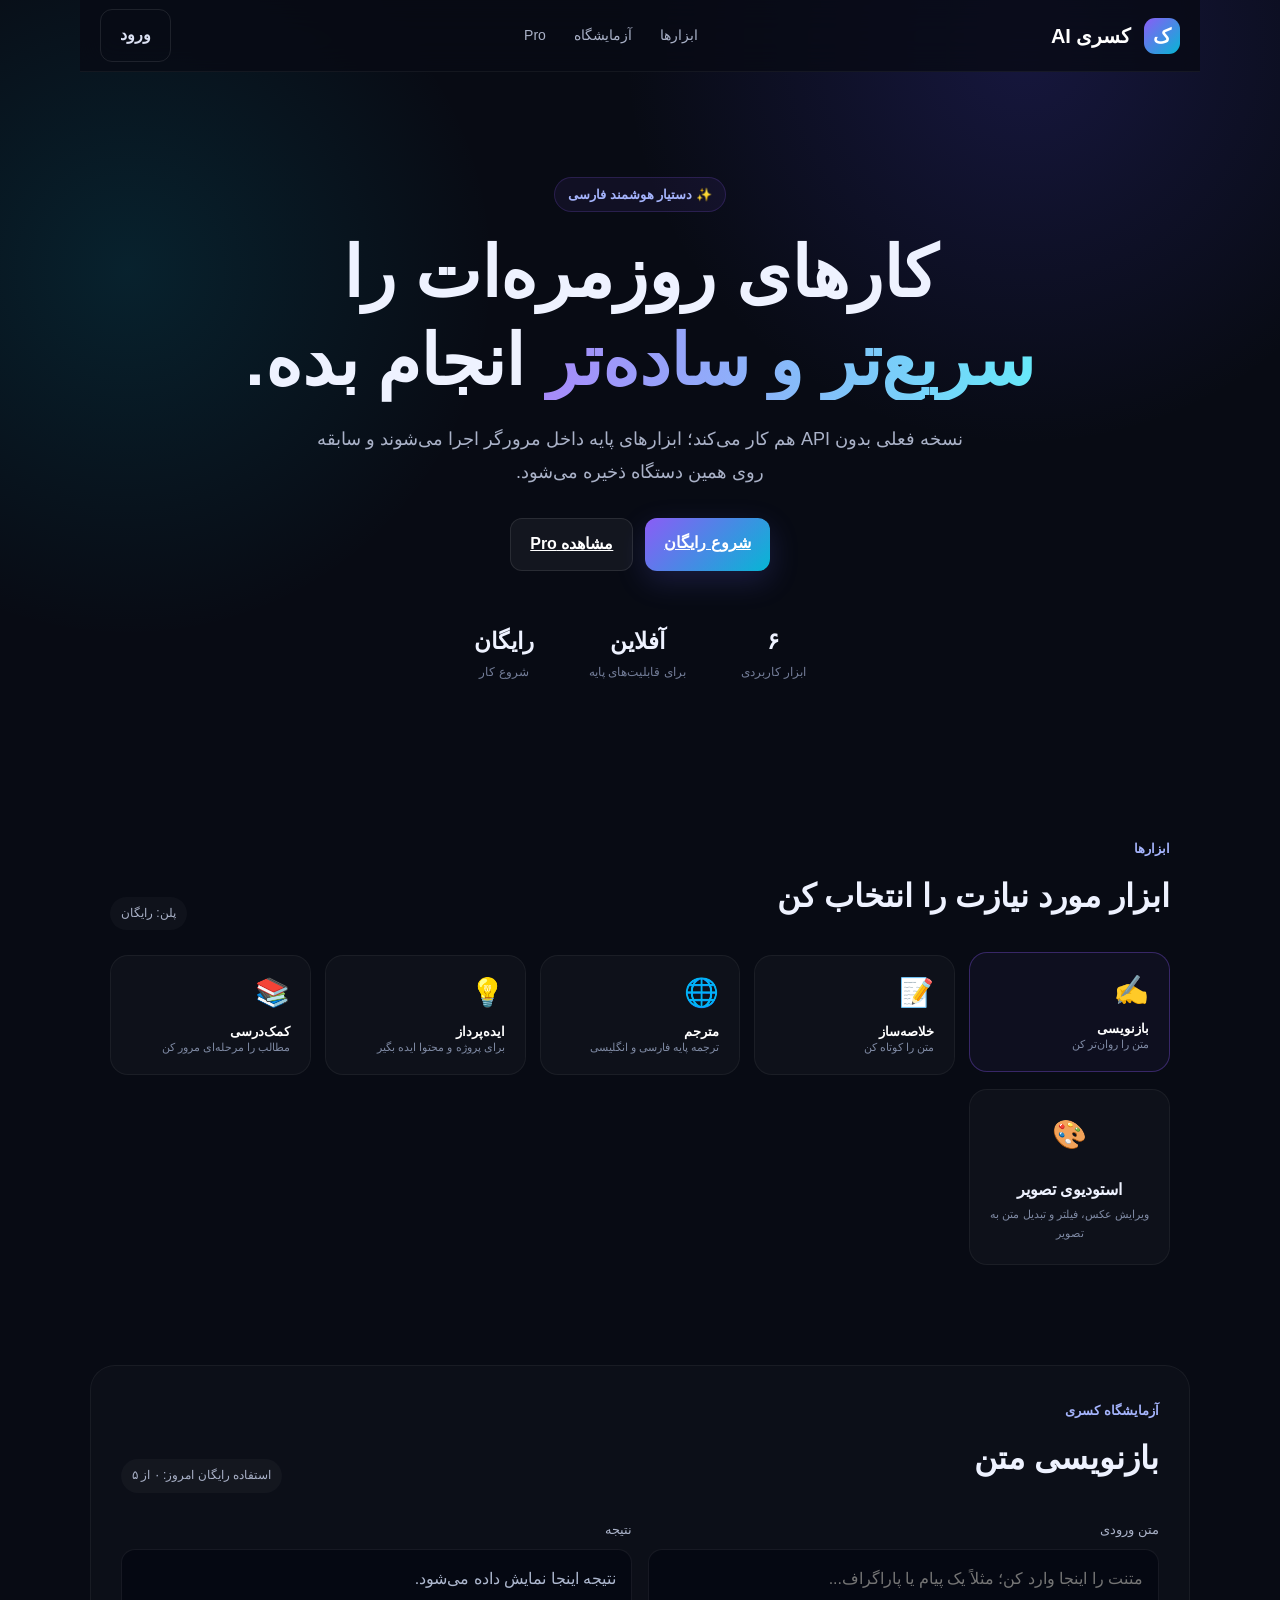
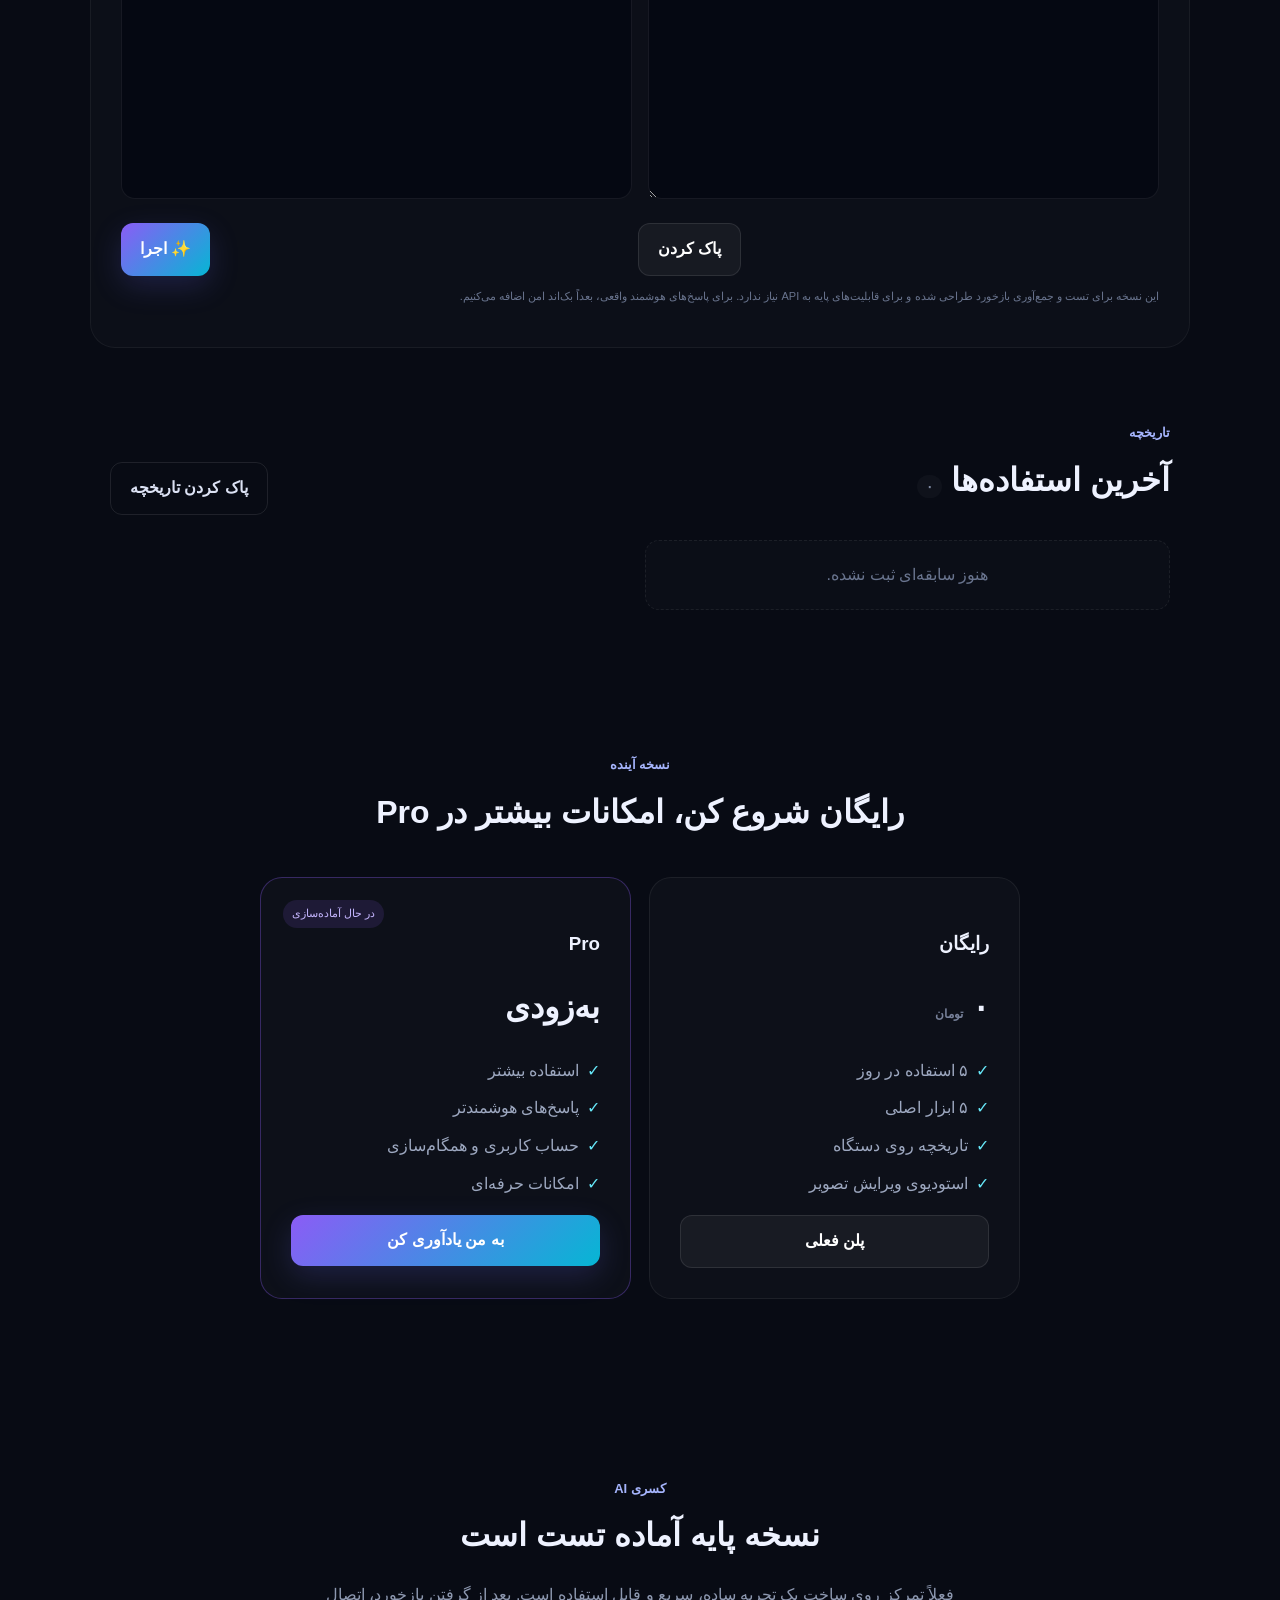
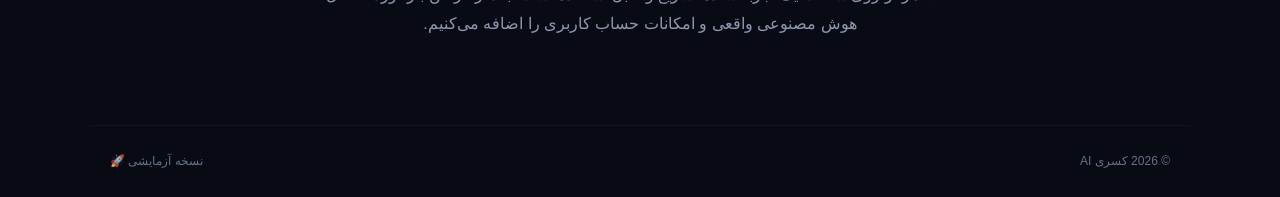
==== index.html @ 505e0bd9 "Update index.html" ====
<!doctype html>
<html lang="fa" dir="rtl">
<head>
<meta charset="utf-8">
<meta name="viewport" content="width=device-width,initial-scale=1">
<meta name="theme-color" content="#080b14">
<meta name="description" content="کسری AI؛ ابزارهای هوشمند فارسی برای بازنویسی، خلاصه‌سازی، ترجمه، ایده‌پردازی، مطالعه و ویرایش تصویر.">
<link rel="manifest" href="manifest.json">
<link rel="stylesheet" href="style.css">
<title>کسری AI | ابزارهای هوشمند</title>
</head>

<body>
<div class="bg"></div>

<header class="nav">
  <a class="brand" href="#"><span>ک</span> کسری AI</a>
  <nav>
    <a href="#tools">ابزارها</a>
    <a href="#workspace">آزمایشگاه</a>
    <a href="#pricing">Pro</a>
  </nav>
  <button class="btn ghost" id="loginBtn">ورود</button>
</header>

<main>

<section class="hero">
  <div class="badge">✨ دستیار هوشمند فارسی</div>

  <h1>
    کارهای روزمره‌ات را<br>
    <strong>سریع‌تر و ساده‌تر</strong> انجام بده.
  </h1>

  <p>
    نسخه فعلی بدون API هم کار می‌کند؛ ابزارهای پایه داخل مرورگر اجرا می‌شوند و سابقه روی همین دستگاه ذخیره می‌شود.
  </p>

  <div class="hero-actions">
    <a class="btn primary" href="#tools">شروع رایگان</a>
    <a class="btn secondary" href="#pricing">مشاهده Pro</a>
  </div>

  <div class="stats">
    <div><b>۶</b><span>ابزار کاربردی</span></div>
    <div><b>آفلاین</b><span>برای قابلیت‌های پایه</span></div>
    <div><b>رایگان</b><span>شروع کار</span></div>
  </div>
</section>

<!-- ابزارهای اصلی -->
<section id="tools" class="section">

  <div class="section-head">
    <div>
      <span class="eyebrow">ابزارها</span>
      <h2>ابزار مورد نیازت را انتخاب کن</h2>
    </div>

    <span class="plan-pill" id="planPill">پلن: رایگان</span>
  </div>

  <div class="tool-grid">

    <button class="tool-card" data-tool="rewrite">
      <span>✍️</span>
      <b>بازنویسی</b>
      <small>متن را روان‌تر کن</small>
    </button>

    <button class="tool-card" data-tool="summary">
      <span>📝</span>
      <b>خلاصه‌ساز</b>
      <small>متن را کوتاه کن</small>
    </button>

    <button class="tool-card" data-tool="translate">
      <span>🌐</span>
      <b>مترجم</b>
      <small>ترجمه پایه فارسی و انگلیسی</small>
    </button>

    <button class="tool-card" data-tool="ideas">
      <span>💡</span>
      <b>ایده‌پرداز</b>
      <small>برای پروژه و محتوا ایده بگیر</small>
    </button>

    <button class="tool-card" data-tool="study">
      <span>📚</span>
      <b>کمک‌درسی</b>
      <small>مطالب را مرحله‌ای مرور کن</small>
    </button>

    <!-- منوی جدید استودیوی تصویر -->
    <a
      class="tool-card"
      href="./studio.html"
      style="text-decoration:none;color:inherit;display:flex;flex-direction:column;align-items:center;justify-content:center;text-align:center"
      aria-label="ورود به استودیوی تصویر کسری AI"
    >
      <span>🎨</span>
      <b>استودیوی تصویر</b>
      <small>ویرایش عکس، فیلتر و تبدیل متن به تصویر</small>
    </a>

  </div>
</section>

<!-- آزمایشگاه قبلی -->
<section id="workspace" class="workspace section">

  <div class="workspace-top">
    <div>
      <span class="eyebrow">آزمایشگاه کسری</span>
      <h2 id="toolTitle">بازنویسی متن</h2>
    </div>

    <span class="counter" id="counter"></span>
  </div>

  <div class="editor-grid">

    <div>
      <label for="inputText">متن ورودی</label>
      <textarea id="inputText" placeholder="متنت را اینجا وارد کن..."></textarea>
    </div>

    <div>
      <label>نتیجه</label>
      <div class="output" id="output">
        نتیجه اینجا نمایش داده می‌شود.
      </div>
    </div>

  </div>

  <div class="workspace-bottom">
    <button class="btn secondary" id="clearBtn">پاک کردن</button>
    <button class="btn primary" id="runBtn">✨ اجرا</button>
  </div>

  <p class="api-note">
    این نسخه برای تست و جمع‌آوری بازخورد طراحی شده و برای قابلیت‌های پایه به API نیاز ندارد. برای پاسخ‌های هوشمند واقعی، بعداً بک‌اند امن اضافه می‌کنیم.
  </p>

</section>

<!-- تاریخچه -->
<section class="section history-section">

  <div class="section-head">
    <div>
      <span class="eyebrow">تاریخچه</span>
      <h2>آخرین استفاده‌ها <small id="historyCount">۰</small></h2>
    </div>

    <button class="btn ghost" id="clearHistory">
      پاک کردن تاریخچه
    </button>
  </div>

  <div id="history" class="history"></div>

</section>

<!-- پلن‌ها -->
<section id="pricing" class="section">

  <div class="center">
    <span class="eyebrow">نسخه آینده</span>
    <h2>رایگان شروع کن، امکانات بیشتر در Pro</h2>
  </div>

  <div class="pricing">

    <div class="price-card">
      <h3>رایگان</h3>
      <div class="price">۰ <small>تومان</small></div>

      <ul>
        <li>۵ استفاده در روز</li>
        <li>۵ ابزار اصلی</li>
        <li>تاریخچه روی دستگاه</li>
        <li>استودیوی ویرایش تصویر</li>
      </ul>

      <button class="btn secondary full">پلن فعلی</button>
    </div>

    <div class="price-card featured">

      <div class="popular">در حال آماده‌سازی</div>

      <h3>Pro</h3>
      <div class="price">به‌زودی</div>

      <ul>
        <li>استفاده بیشتر</li>
        <li>پاسخ‌های هوشمندتر</li>
        <li>حساب کاربری و همگام‌سازی</li>
        <li>امکانات حرفه‌ای</li>
      </ul>

      <button class="btn primary full" id="upgradeBtn">
        به من یادآوری کن
      </button>

    </div>

  </div>
</section>

<!-- درباره سایت -->
<section class="section about">
  <span class="eyebrow">کسری AI</span>

  <h2>نسخه پایه آماده تست است</h2>

  <p>
    فعلاً تمرکز روی ساخت یک تجربه ساده، سریع و قابل استفاده است.
    بعد از گرفتن بازخورد، اتصال هوش مصنوعی واقعی و امکانات حساب کاربری را اضافه می‌کنیم.
  </p>
</section>

</main>

<footer>
  <span>© <span id="year"></span> کسری AI</span>
  <span>نسخه آزمایشی 🚀</span>
</footer>

<script src="app.js"></script>

</body>
</html>
---- style.css ----
*{box-sizing:border-box}html{scroll-behavior:smooth}body{margin:0;font-family:Tahoma,Arial,sans-serif;background:#080b14;color:#eef2ff;line-height:1.8}.bg{position:fixed;inset:0;z-index:-2;background:radial-gradient(circle at 80% 5%,#4f46e533,transparent 30%),radial-gradient(circle at 10% 30%,#06b6d422,transparent 28%),#080b14}.nav{height:72px;display:flex;align-items:center;justify-content:space-between;max-width:1120px;margin:auto;padding:0 20px;position:sticky;top:0;background:#080b14cc;backdrop-filter:blur(16px);z-index:5;border-bottom:1px solid #ffffff0d}.brand{font-weight:900;font-size:20px;color:white;text-decoration:none}.brand span{display:inline-grid;place-items:center;width:36px;height:36px;border-radius:11px;background:linear-gradient(135deg,#8b5cf6,#06b6d4);margin-left:7px}.nav nav{display:flex;gap:28px}.nav nav a{color:#aab2c8;text-decoration:none;font-size:14px}.btn{border:0;border-radius:12px;padding:11px 19px;font:inherit;font-weight:800;cursor:pointer;transition:.2s}.btn:hover{transform:translateY(-2px)}.primary{background:linear-gradient(135deg,#8b5cf6,#06b6d4);color:white;box-shadow:0 10px 30px #6366f133}.secondary{background:#ffffff0c;color:#fff;border:1px solid #ffffff18}.ghost{background:transparent;color:#dce2f4;border:1px solid #ffffff18}.hero{max-width:900px;margin:0 auto;text-align:center;padding:105px 20px 80px}.badge,.eyebrow{color:#a5b4fc;font-size:13px;font-weight:800}.badge{display:inline-block;border:1px solid #8b5cf633;background:#8b5cf612;padding:5px 13px;border-radius:99px}.hero h1{font-size:clamp(38px,7vw,70px);line-height:1.25;margin:18px 0}.hero h1 strong{background:linear-gradient(90deg,#a78bfa,#67e8f9);-webkit-background-clip:text;color:transparent}.hero p{max-width:650px;margin:0 auto;color:#aab2c8;font-size:18px}.hero-actions{display:flex;justify-content:center;gap:12px;margin:30px 0}.stats{display:flex;justify-content:center;gap:55px;margin-top:50px}.stats div{display:flex;flex-direction:column}.stats b{font-size:23px}.stats span{color:#737d98;font-size:12px}.section{max-width:1100px;margin:auto;padding:70px 20px}.section-head,.workspace-top{display:flex;align-items:end;justify-content:space-between;margin-bottom:25px}.section h2{font-size:32px;margin:5px 0}.tool-grid{display:grid;grid-template-columns:repeat(5,1fr);gap:14px}.tool-card{text-align:right;background:#ffffff07;border:1px solid #ffffff0d;border-radius:18px;padding:20px;color:#fff;cursor:pointer;transition:.2s}.tool-card:hover,.tool-card.active{border-color:#8b5cf655;background:#8b5cf60d;transform:translateY(-3px)}.tool-card span{font-size:28px;display:block;margin-bottom:15px}.tool-card b{display:block}.tool-card small{color:#7f8aa4;font-size:11px}.plan-pill,.counter{font-size:12px;color:#aab2c8;background:#ffffff08;padding:6px 11px;border-radius:99px}.workspace{background:#ffffff05;border:1px solid #ffffff0d;border-radius:25px;margin-top:30px;padding:30px}.editor-grid{display:grid;grid-template-columns:1fr 1fr;gap:16px}label{display:block;color:#aab2c8;font-size:13px;margin-bottom:8px}textarea,.output,input,select{width:100%;border:1px solid #ffffff12;background:#050812;color:#eef2ff;border-radius:14px;padding:15px;font:inherit;outline:none}textarea{height:250px;resize:vertical}.output{height:250px;overflow:auto;color:#aeb8cf}.workspace-bottom{display:flex;gap:10px;margin-top:14px}.workspace-bottom select{max-width:170px}.workspace-bottom .btn{margin-right:auto}.api-note{font-size:11px;color:#69748e}.api-note code{color:#a78bfa}.center{text-align:center}.pricing{display:grid;grid-template-columns:repeat(2,1fr);gap:18px;max-width:760px;margin:35px auto}.price-card{position:relative;background:#ffffff06;border:1px solid #ffffff10;border-radius:22px;padding:30px}.price-card.featured{border-color:#8b5cf655}.popular{position:absolute;left:22px;top:22px;background:#8b5cf622;color:#c4b5fd;padding:4px 9px;border-radius:99px;font-size:11px}.price{font-size:32px;font-weight:900;margin:10px 0 20px}.price small{font-size:12px;color:#77819a}.price-card ul{padding:0;list-style:none;color:#9da8c0}.price-card li{margin:9px 0}.price-card li:before{content:"✓";color:#67e8f9;margin-left:8px}.full{width:100%}.about{text-align:center;max-width:700px}.about p{color:#8d98b0}footer{border-top:1px solid #ffffff0b;max-width:1100px;margin:auto;padding:25px 20px;display:flex;justify-content:space-between;color:#66718a;font-size:12px}.modal{position:fixed;inset:0;background:#0009;display:grid;place-items:center;z-index:10;padding:20px}.hidden{display:none}.modal-box{width:min(420px,100%);background:#111625;border:1px solid #ffffff15;border-radius:20px;padding:28px;position:relative}.modal-box input{margin:7px 0}.close{position:absolute;left:15px;top:10px;background:none;border:0;color:white;font-size:28px;cursor:pointer}.modal-box p{font-size:12px;color:#9ca7bd}@media(max-width:800px){.tool-grid{grid-template-columns:repeat(2,1fr)}.editor-grid,.pricing{grid-template-columns:1fr}.nav nav{display:none}.stats{gap:20px}.hero{padding-top:70px}}@media(max-width:450px){.tool-grid{grid-template-columns:1fr}.hero-actions{flex-direction:column}.stats{flex-wrap:wrap}.section h2{font-size:25px}}.history-section h2 small{font-size:13px;color:#7f8aa4;background:#ffffff08;border-radius:99px;padding:4px 9px}.history{display:grid;grid-template-columns:repeat(2,1fr);gap:10px}.history-item{border:1px solid #ffffff10;background:#ffffff06;color:#fff;border-radius:14px;padding:14px;text-align:right;cursor:pointer}.history-item:hover{border-color:#8b5cf655}.history-item b,.history-item small{display:block}.history-item small{color:#7f8aa4;margin-top:4px}.empty{color:#69748e;background:#ffffff04;border:1px dashed #ffffff12;border-radius:14px;padding:20px;text-align:center}@media(max-width:650px){.history{grid-template-columns:1fr}.workspace-bottom{flex-wrap:wrap}.workspace-bottom .btn{margin:0}.section-head{align-items:flex-start;gap:10px}}
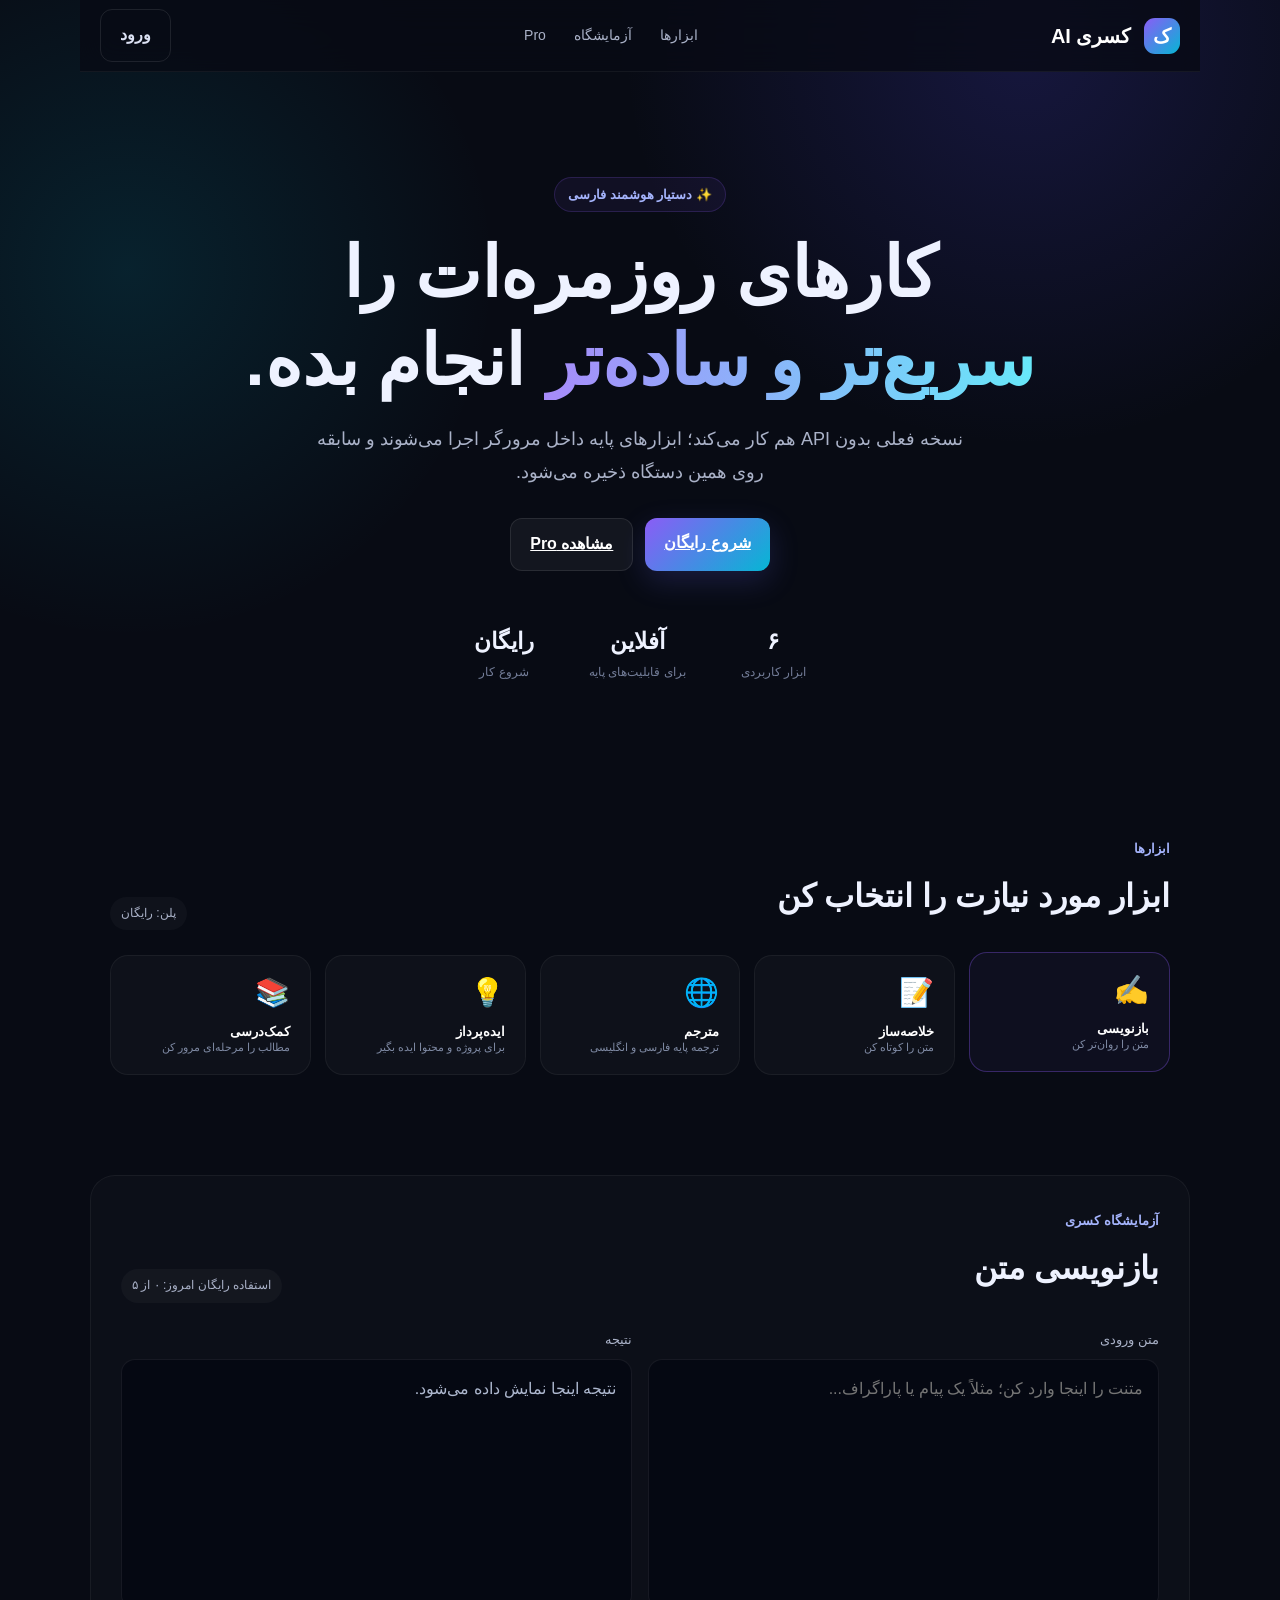
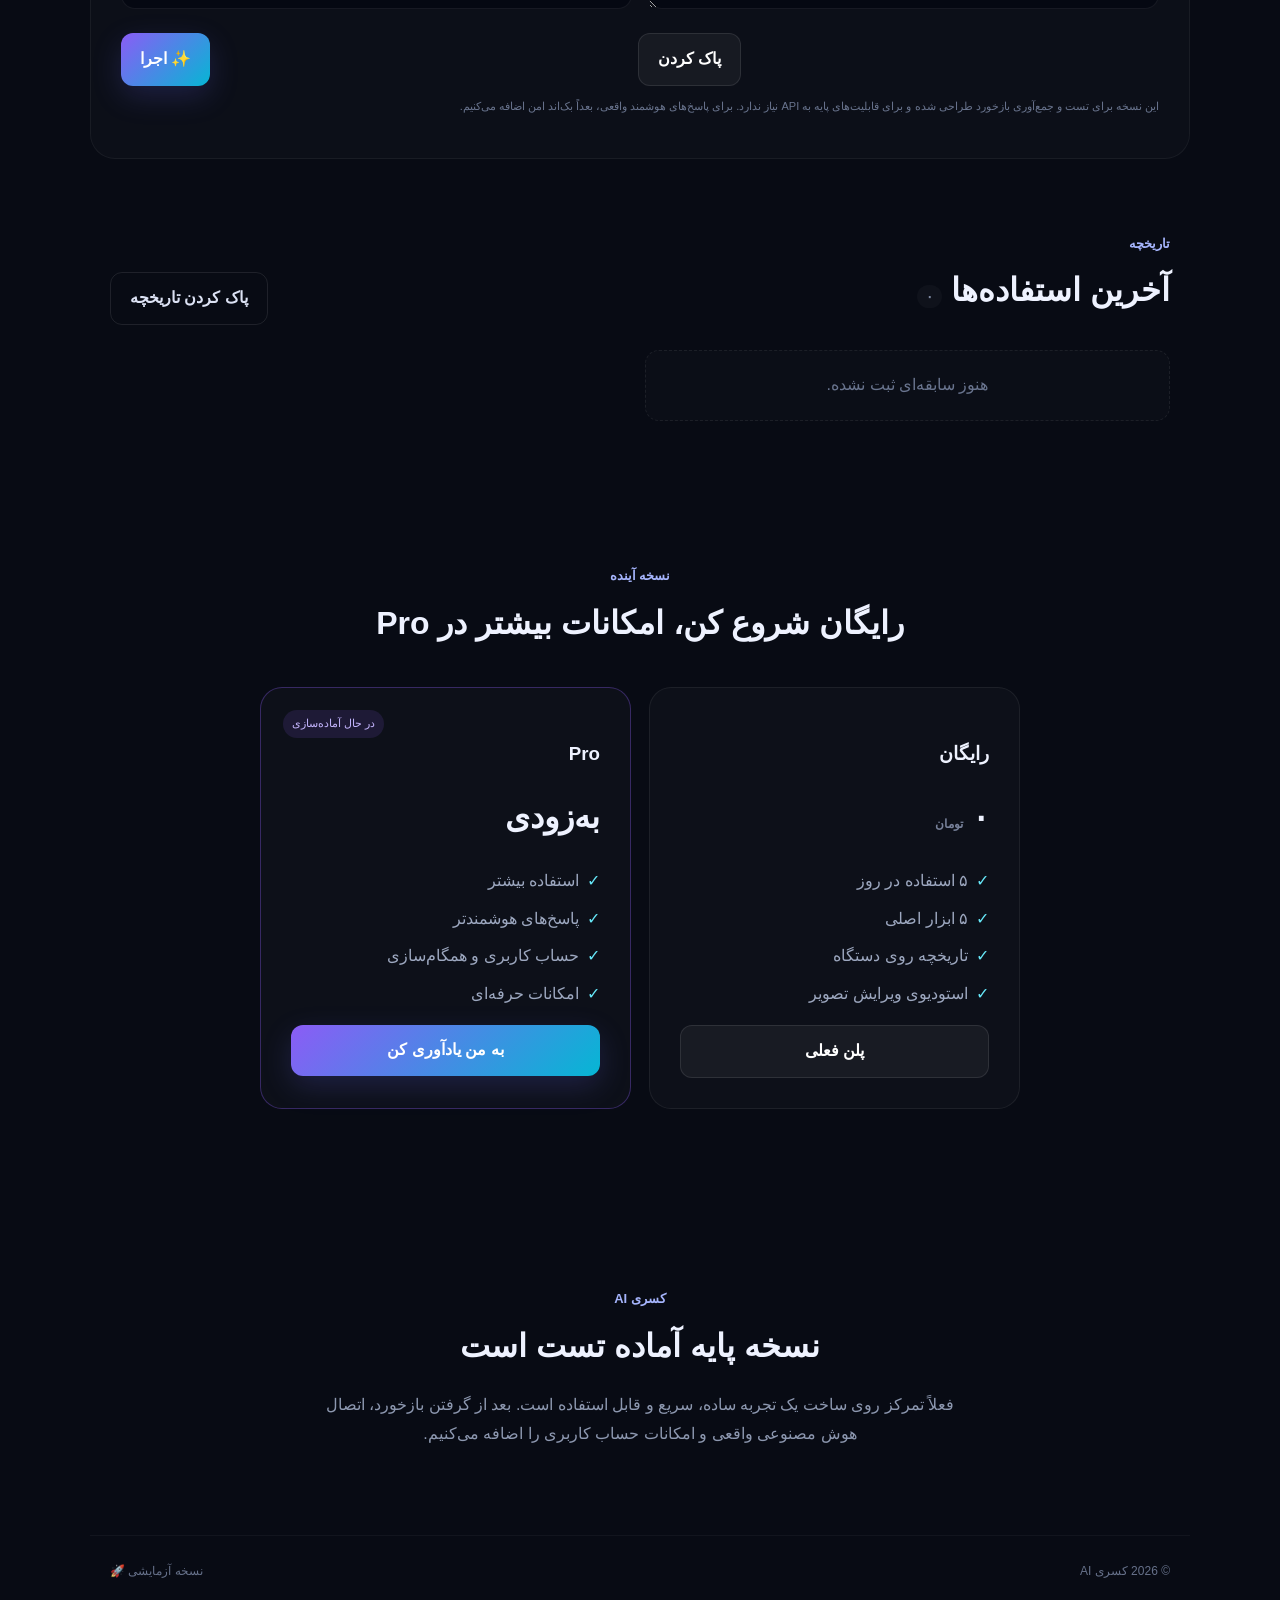
==== commit 2f9dfacc: "Update index.html" ====
--- a/index.html
+++ b/index.html
@@ -94,16 +94,6 @@
     </button>
 
     <!-- منوی جدید استودیوی تصویر -->
-    <a
-      class="tool-card"
-      href="./studio.html"
-      style="text-decoration:none;color:inherit;display:flex;flex-direction:column;align-items:center;justify-content:center;text-align:center"
-      aria-label="ورود به استودیوی تصویر کسری AI"
-    >
-      <span>🎨</span>
-      <b>استودیوی تصویر</b>
-      <small>ویرایش عکس، فیلتر و تبدیل متن به تصویر</small>
-    </a>
 
   </div>
 </section>
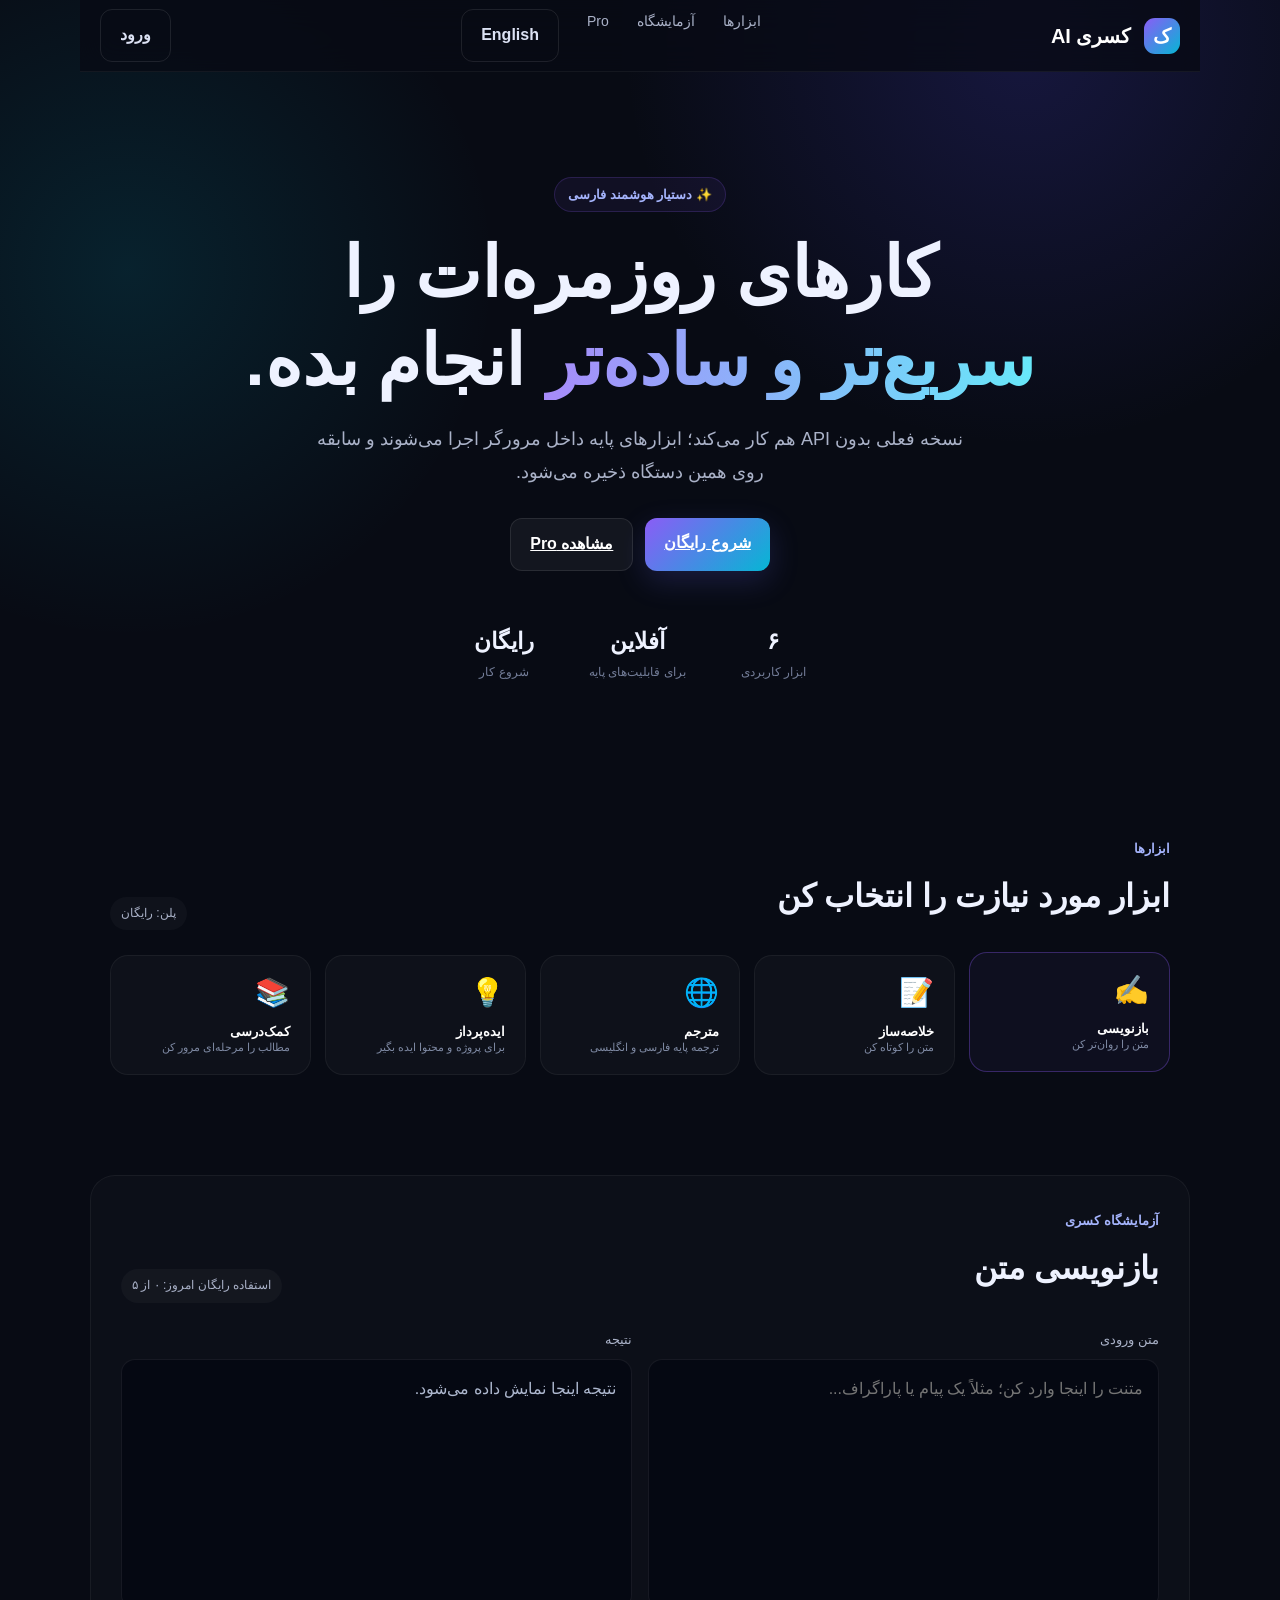
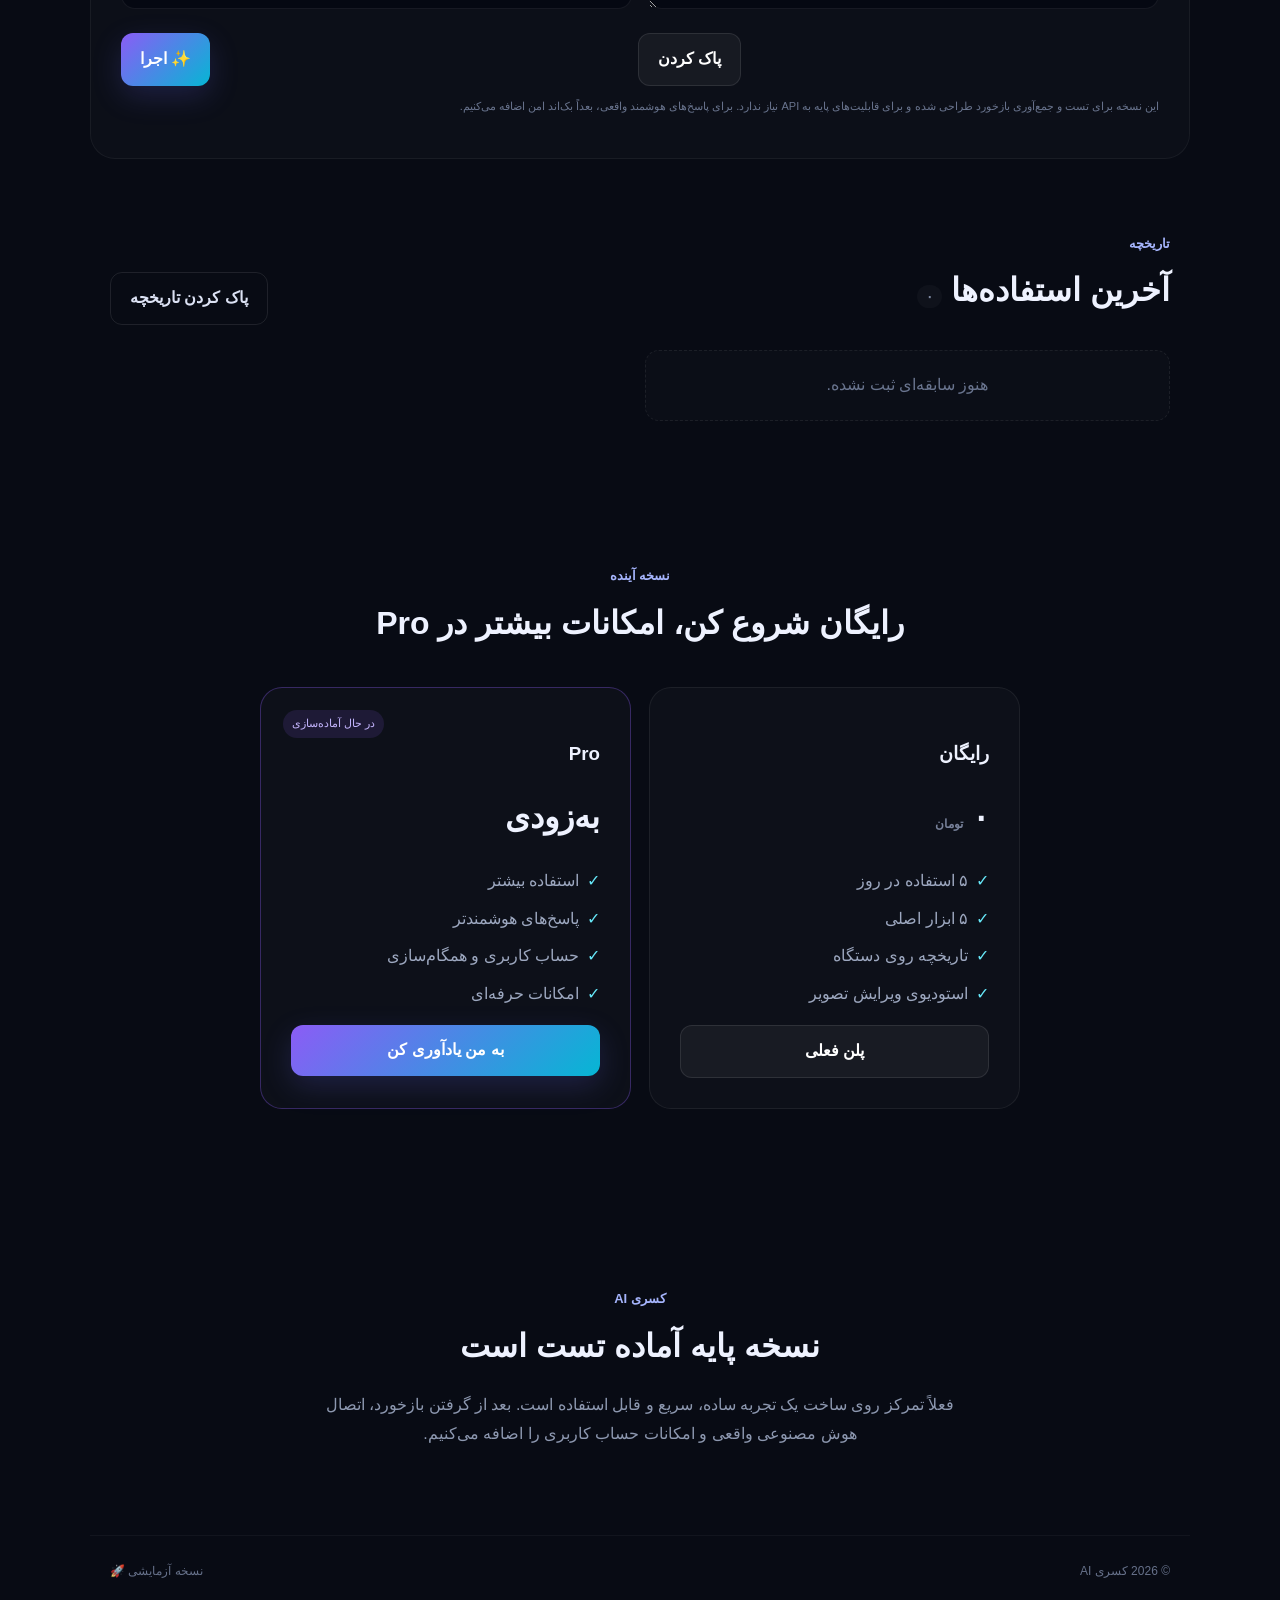
==== commit 49159f76: "Update index.html" ====
--- a/index.html
+++ b/index.html
@@ -19,6 +19,7 @@
     <a href="#tools">ابزارها</a>
     <a href="#workspace">آزمایشگاه</a>
     <a href="#pricing">Pro</a>
+ <button id="languageBtn" class="btn ghost" type="button" onclick="toggleLanguage()">English</button>
   </nav>
   <button class="btn ghost" id="loginBtn">ورود</button>
 </header>
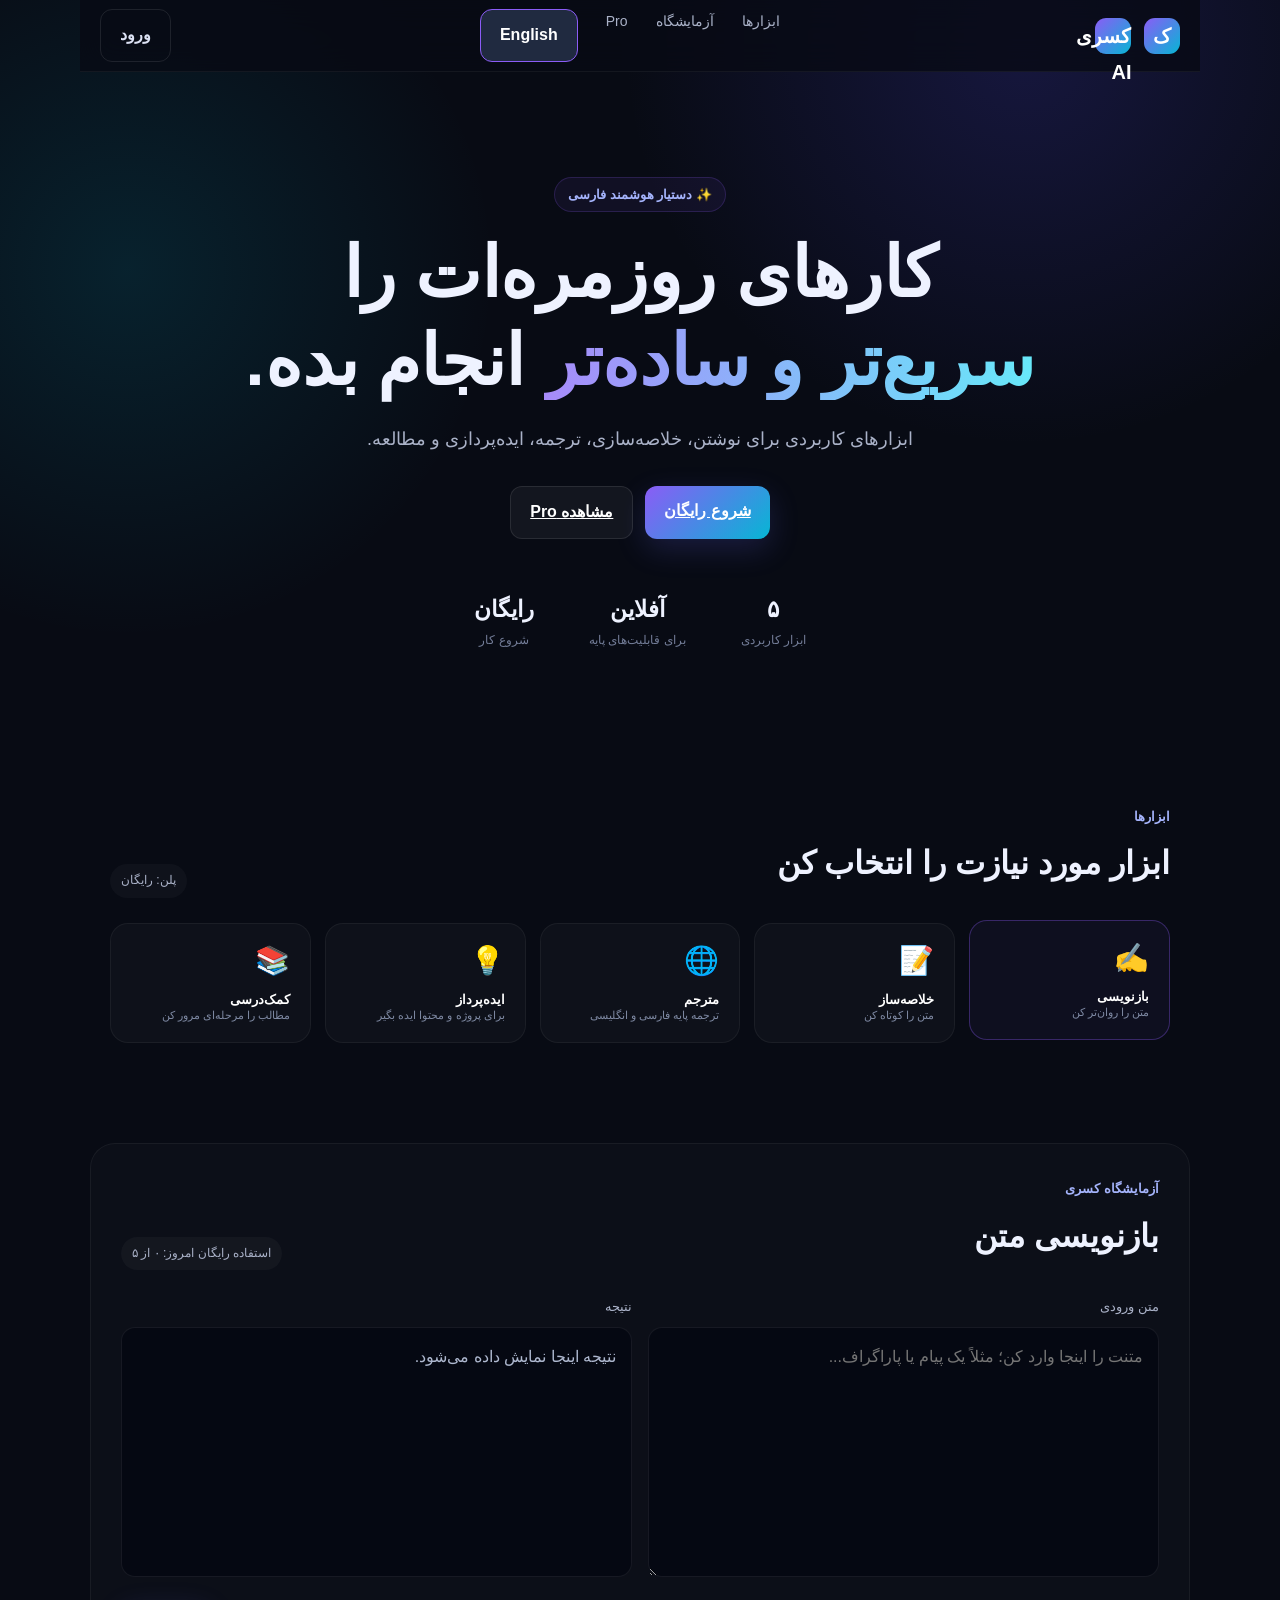
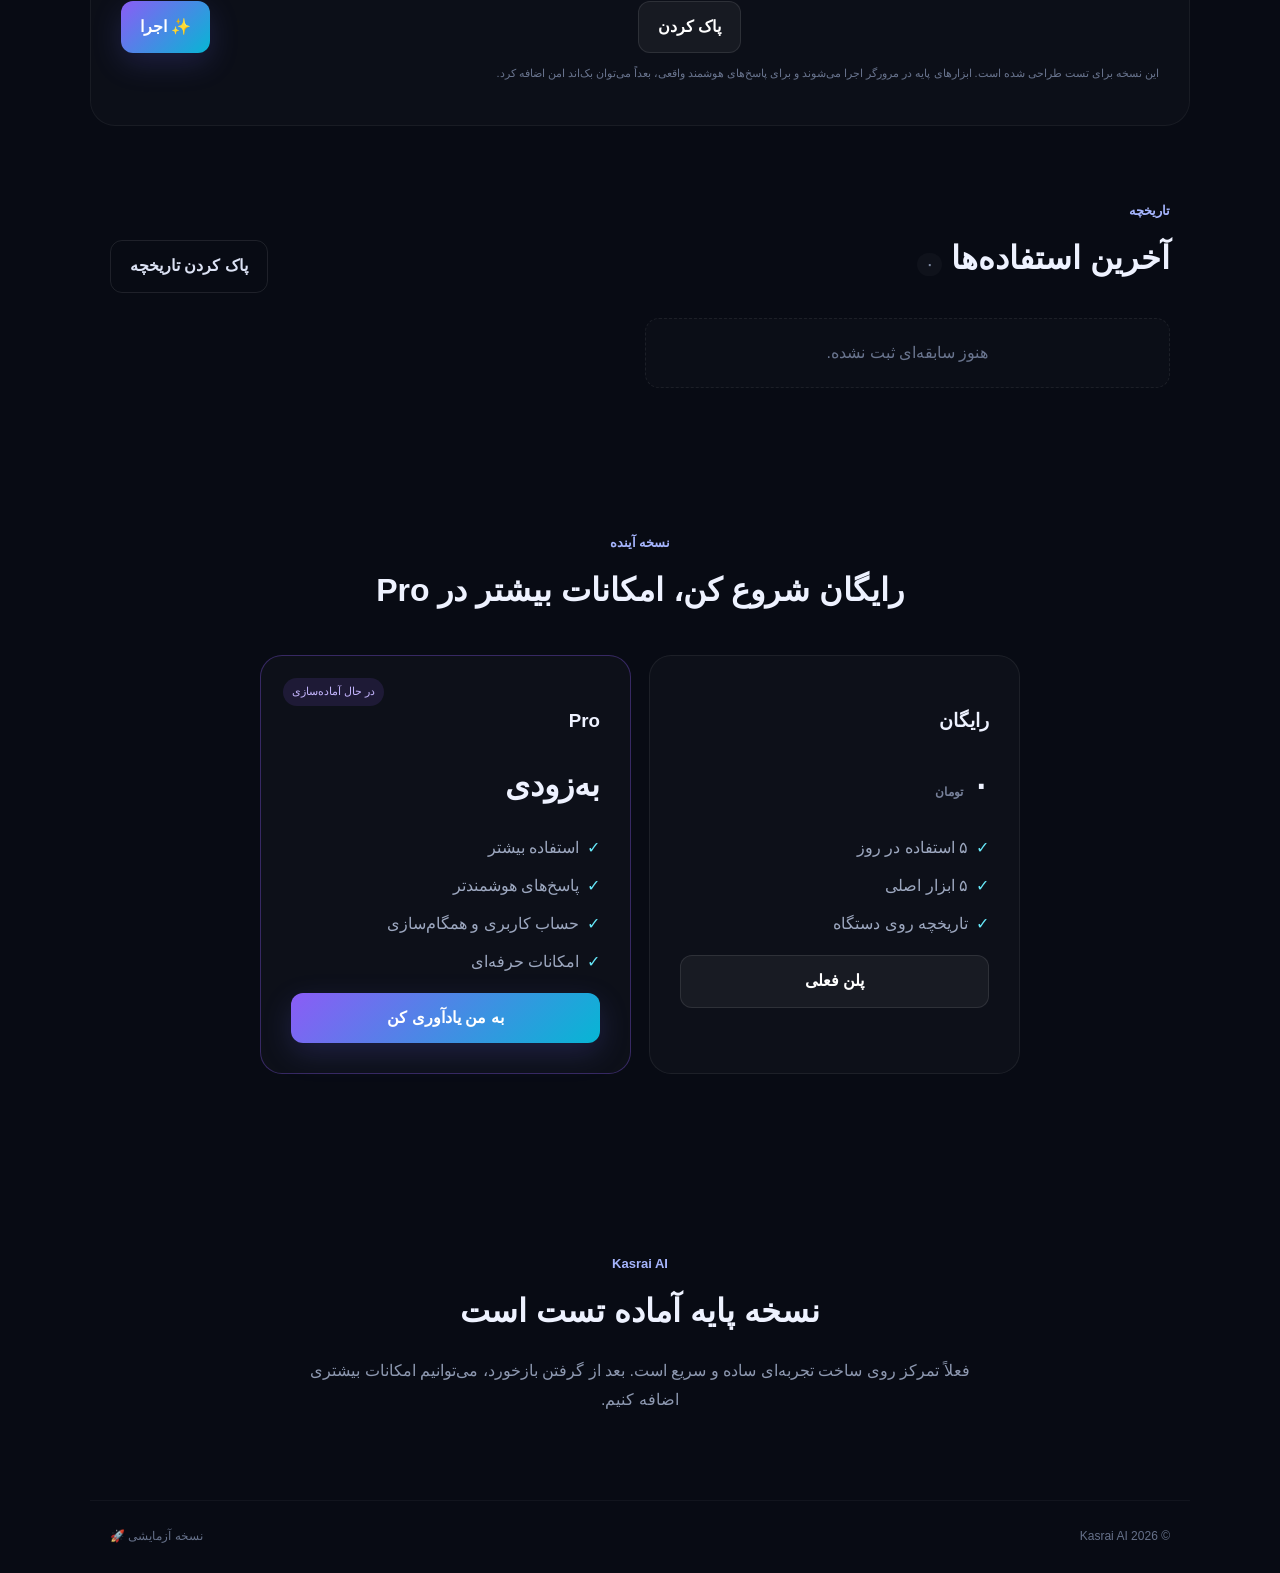
==== commit 674e57f2: "Update index.html" ====
--- a/index.html
+++ b/index.html
@@ -4,7 +4,7 @@
 <meta charset="utf-8">
 <meta name="viewport" content="width=device-width,initial-scale=1">
 <meta name="theme-color" content="#080b14">
-<meta name="description" content="کسری AI؛ ابزارهای هوشمند فارسی برای بازنویسی، خلاصه‌سازی، ترجمه، ایده‌پردازی، مطالعه و ویرایش تصویر.">
+<meta name="description" content="کسری AI؛ ابزارهای هوشمند فارسی و انگلیسی">
 <link rel="manifest" href="manifest.json">
 <link rel="stylesheet" href="style.css">
 <title>کسری AI | ابزارهای هوشمند</title>
@@ -14,215 +14,171 @@
 <div class="bg"></div>
 
 <header class="nav">
-  <a class="brand" href="#"><span>ک</span> کسری AI</a>
+  <a class="brand" href="#"><span>ک</span> <span data-i18n="brand">کسری AI</span></a>
+
   <nav>
-    <a href="#tools">ابزارها</a>
-    <a href="#workspace">آزمایشگاه</a>
-    <a href="#pricing">Pro</a>
- <button id="languageBtn" class="btn ghost" type="button" onclick="toggleLanguage()">English</button>
+    <a href="#tools" data-i18n="navTools">ابزارها</a>
+    <a href="#workspace" data-i18n="navWorkspace">آزمایشگاه</a>
+    <a href="#pricing" data-i18n="navPricing">Pro</a>
+    <button id="languageBtn" class="btn ghost" type="button">English</button>
   </nav>
-  <button class="btn ghost" id="loginBtn">ورود</button>
+
+  <button class="btn ghost" id="loginBtn" data-i18n="login">ورود</button>
 </header>
 
 <main>
-
 <section class="hero">
-  <div class="badge">✨ دستیار هوشمند فارسی</div>
+  <div class="badge" data-i18n="badge">✨ دستیار هوشمند فارسی</div>
 
   <h1>
-    کارهای روزمره‌ات را<br>
-    <strong>سریع‌تر و ساده‌تر</strong> انجام بده.
+    <span data-i18n="heroLine1">کارهای روزمره‌ات را</span><br>
+    <strong data-i18n="heroLine2">سریع‌تر و ساده‌تر</strong>
+    <span data-i18n="heroLine3">انجام بده.</span>
   </h1>
 
-  <p>
-    نسخه فعلی بدون API هم کار می‌کند؛ ابزارهای پایه داخل مرورگر اجرا می‌شوند و سابقه روی همین دستگاه ذخیره می‌شود.
+  <p data-i18n="heroDescription">
+    ابزارهای کاربردی برای نوشتن، خلاصه‌سازی، ترجمه، ایده‌پردازی و مطالعه.
   </p>
 
   <div class="hero-actions">
-    <a class="btn primary" href="#tools">شروع رایگان</a>
-    <a class="btn secondary" href="#pricing">مشاهده Pro</a>
+    <a class="btn primary" href="#tools" data-i18n="startFree">شروع رایگان</a>
+    <a class="btn secondary" href="#pricing" data-i18n="viewPro">مشاهده Pro</a>
   </div>
 
   <div class="stats">
-    <div><b>۶</b><span>ابزار کاربردی</span></div>
-    <div><b>آفلاین</b><span>برای قابلیت‌های پایه</span></div>
-    <div><b>رایگان</b><span>شروع کار</span></div>
+    <div><b data-i18n="statTools">۵</b><span data-i18n="statToolsLabel">ابزار کاربردی</span></div>
+    <div><b data-i18n="statOffline">آفلاین</b><span data-i18n="statOfflineLabel">برای قابلیت‌های پایه</span></div>
+    <div><b data-i18n="statFree">رایگان</b><span data-i18n="statFreeLabel">شروع کار</span></div>
   </div>
 </section>
 
-<!-- ابزارهای اصلی -->
 <section id="tools" class="section">
-
   <div class="section-head">
     <div>
-      <span class="eyebrow">ابزارها</span>
-      <h2>ابزار مورد نیازت را انتخاب کن</h2>
+      <span class="eyebrow" data-i18n="toolsEyebrow">ابزارها</span>
+      <h2 data-i18n="toolsHeading">ابزار مورد نیازت را انتخاب کن</h2>
     </div>
-
     <span class="plan-pill" id="planPill">پلن: رایگان</span>
   </div>
 
   <div class="tool-grid">
-
     <button class="tool-card" data-tool="rewrite">
-      <span>✍️</span>
-      <b>بازنویسی</b>
-      <small>متن را روان‌تر کن</small>
+      <span>✍️</span><b data-i18n="toolRewrite">بازنویسی</b>
+      <small data-i18n="toolRewriteDesc">متن را روان‌تر کن</small>
     </button>
 
     <button class="tool-card" data-tool="summary">
-      <span>📝</span>
-      <b>خلاصه‌ساز</b>
-      <small>متن را کوتاه کن</small>
+      <span>📝</span><b data-i18n="toolSummary">خلاصه‌ساز</b>
+      <small data-i18n="toolSummaryDesc">متن را کوتاه کن</small>
     </button>
 
     <button class="tool-card" data-tool="translate">
-      <span>🌐</span>
-      <b>مترجم</b>
-      <small>ترجمه پایه فارسی و انگلیسی</small>
+      <span>🌐</span><b data-i18n="toolTranslate">مترجم</b>
+      <small data-i18n="toolTranslateDesc">ترجمه پایه فارسی و انگلیسی</small>
     </button>
 
     <button class="tool-card" data-tool="ideas">
-      <span>💡</span>
-      <b>ایده‌پرداز</b>
-      <small>برای پروژه و محتوا ایده بگیر</small>
+      <span>💡</span><b data-i18n="toolIdeas">ایده‌پرداز</b>
+      <small data-i18n="toolIdeasDesc">برای پروژه و محتوا ایده بگیر</small>
     </button>
 
     <button class="tool-card" data-tool="study">
-      <span>📚</span>
-      <b>کمک‌درسی</b>
-      <small>مطالب را مرحله‌ای مرور کن</small>
+      <span>📚</span><b data-i18n="toolStudy">کمک‌درسی</b>
+      <small data-i18n="toolStudyDesc">مطالب را مرحله‌ای مرور کن</small>
     </button>
-
-    <!-- منوی جدید استودیوی تصویر -->
-
   </div>
 </section>
 
-<!-- آزمایشگاه قبلی -->
 <section id="workspace" class="workspace section">
-
   <div class="workspace-top">
     <div>
-      <span class="eyebrow">آزمایشگاه کسری</span>
+      <span class="eyebrow" data-i18n="workspaceEyebrow">آزمایشگاه کسری</span>
       <h2 id="toolTitle">بازنویسی متن</h2>
     </div>
-
     <span class="counter" id="counter"></span>
   </div>
 
   <div class="editor-grid">
-
     <div>
-      <label for="inputText">متن ورودی</label>
-      <textarea id="inputText" placeholder="متنت را اینجا وارد کن..."></textarea>
+      <label for="inputText" data-i18n="inputLabel">متن ورودی</label>
+      <textarea id="inputText" placeholder="متنت را اینجا وارد کن؛ مثلاً یک پیام یا پاراگراف..."></textarea>
     </div>
 
     <div>
-      <label>نتیجه</label>
-      <div class="output" id="output">
-        نتیجه اینجا نمایش داده می‌شود.
-      </div>
+      <label data-i18n="resultLabel">نتیجه</label>
+      <div class="output" id="output" data-i18n="resultPlaceholder">نتیجه اینجا نمایش داده می‌شود.</div>
     </div>
-
   </div>
 
   <div class="workspace-bottom">
-    <button class="btn secondary" id="clearBtn">پاک کردن</button>
-    <button class="btn primary" id="runBtn">✨ اجرا</button>
+    <button class="btn secondary" id="clearBtn" data-i18n="clear">پاک کردن</button>
+    <button class="btn primary" id="runBtn" data-i18n="run">✨ اجرا</button>
   </div>
 
-  <p class="api-note">
-    این نسخه برای تست و جمع‌آوری بازخورد طراحی شده و برای قابلیت‌های پایه به API نیاز ندارد. برای پاسخ‌های هوشمند واقعی، بعداً بک‌اند امن اضافه می‌کنیم.
+  <p class="api-note" data-i18n="apiNote">
+    این نسخه برای تست طراحی شده است. ابزارهای پایه در مرورگر اجرا می‌شوند و برای پاسخ‌های هوشمند واقعی، بعداً می‌توان بک‌اند امن اضافه کرد.
   </p>
-
 </section>
 
-<!-- تاریخچه -->
 <section class="section history-section">
-
   <div class="section-head">
     <div>
-      <span class="eyebrow">تاریخچه</span>
-      <h2>آخرین استفاده‌ها <small id="historyCount">۰</small></h2>
+      <span class="eyebrow" data-i18n="historyEyebrow">تاریخچه</span>
+      <h2><span data-i18n="historyHeading">آخرین استفاده‌ها</span> <small id="historyCount">۰</small></h2>
     </div>
-
-    <button class="btn ghost" id="clearHistory">
-      پاک کردن تاریخچه
-    </button>
+    <button class="btn ghost" id="clearHistory" data-i18n="clearHistory">پاک کردن تاریخچه</button>
   </div>
 
   <div id="history" class="history"></div>
-
 </section>
 
-<!-- پلن‌ها -->
 <section id="pricing" class="section">
-
   <div class="center">
-    <span class="eyebrow">نسخه آینده</span>
-    <h2>رایگان شروع کن، امکانات بیشتر در Pro</h2>
+    <span class="eyebrow" data-i18n="pricingEyebrow">نسخه آینده</span>
+    <h2 data-i18n="pricingHeading">رایگان شروع کن، امکانات بیشتر در Pro</h2>
   </div>
 
   <div class="pricing">
-
     <div class="price-card">
-      <h3>رایگان</h3>
-      <div class="price">۰ <small>تومان</small></div>
-
+      <h3 data-i18n="freePlan">رایگان</h3>
+      <div class="price"><span data-i18n="freePrice">۰</span> <small data-i18n="currency">تومان</small></div>
       <ul>
-        <li>۵ استفاده در روز</li>
-        <li>۵ ابزار اصلی</li>
-        <li>تاریخچه روی دستگاه</li>
-        <li>استودیوی ویرایش تصویر</li>
+        <li data-i18n="freeFeature1">۵ استفاده در روز</li>
+        <li data-i18n="freeFeature2">۵ ابزار اصلی</li>
+        <li data-i18n="freeFeature3">تاریخچه روی دستگاه</li>
       </ul>
-
-      <button class="btn secondary full">پلن فعلی</button>
+      <button class="btn secondary full" data-i18n="currentPlan">پلن فعلی</button>
     </div>
 
     <div class="price-card featured">
-
-      <div class="popular">در حال آماده‌سازی</div>
-
+      <div class="popular" data-i18n="comingSoon">در حال آماده‌سازی</div>
       <h3>Pro</h3>
-      <div class="price">به‌زودی</div>
-
+      <div class="price" data-i18n="soon">به‌زودی</div>
       <ul>
-        <li>استفاده بیشتر</li>
-        <li>پاسخ‌های هوشمندتر</li>
-        <li>حساب کاربری و همگام‌سازی</li>
-        <li>امکانات حرفه‌ای</li>
+        <li data-i18n="proFeature1">استفاده بیشتر</li>
+        <li data-i18n="proFeature2">پاسخ‌های هوشمندتر</li>
+        <li data-i18n="proFeature3">حساب کاربری و همگام‌سازی</li>
+        <li data-i18n="proFeature4">امکانات حرفه‌ای</li>
       </ul>
-
-      <button class="btn primary full" id="upgradeBtn">
-        به من یادآوری کن
-      </button>
-
+      <button class="btn primary full" id="upgradeBtn" data-i18n="remindMe">به من یادآوری کن</button>
     </div>
-
   </div>
 </section>
 
-<!-- درباره سایت -->
 <section class="section about">
-  <span class="eyebrow">کسری AI</span>
-
-  <h2>نسخه پایه آماده تست است</h2>
-
-  <p>
-    فعلاً تمرکز روی ساخت یک تجربه ساده، سریع و قابل استفاده است.
-    بعد از گرفتن بازخورد، اتصال هوش مصنوعی واقعی و امکانات حساب کاربری را اضافه می‌کنیم.
+  <span class="eyebrow">Kasrai AI</span>
+  <h2 data-i18n="aboutHeading">نسخه پایه آماده تست است</h2>
+  <p data-i18n="aboutDescription">
+    فعلاً تمرکز روی ساخت تجربه‌ای ساده و سریع است. بعد از گرفتن بازخورد، می‌توانیم امکانات بیشتری اضافه کنیم.
   </p>
 </section>
-
 </main>
 
 <footer>
-  <span>© <span id="year"></span> کسری AI</span>
-  <span>نسخه آزمایشی 🚀</span>
+  <span>© <span id="year"></span> Kasrai AI</span>
+  <span data-i18n="footerText">نسخه آزمایشی 🚀</span>
 </footer>
 
 <script src="app.js"></script>
-
 </body>
-</html>
+  </html>
--- a/style.css
+++ b/style.css
@@ -1 +1,65 @@
-*{box-sizing:border-box}html{scroll-behavior:smooth}body{margin:0;font-family:Tahoma,Arial,sans-serif;background:#080b14;color:#eef2ff;line-height:1.8}.bg{position:fixed;inset:0;z-index:-2;background:radial-gradient(circle at 80% 5%,#4f46e533,transparent 30%),radial-gradient(circle at 10% 30%,#06b6d422,transparent 28%),#080b14}.nav{height:72px;display:flex;align-items:center;justify-content:space-between;max-width:1120px;margin:auto;padding:0 20px;position:sticky;top:0;background:#080b14cc;backdrop-filter:blur(16px);z-index:5;border-bottom:1px solid #ffffff0d}.brand{font-weight:900;font-size:20px;color:white;text-decoration:none}.brand span{display:inline-grid;place-items:center;width:36px;height:36px;border-radius:11px;background:linear-gradient(135deg,#8b5cf6,#06b6d4);margin-left:7px}.nav nav{display:flex;gap:28px}.nav nav a{color:#aab2c8;text-decoration:none;font-size:14px}.btn{border:0;border-radius:12px;padding:11px 19px;font:inherit;font-weight:800;cursor:pointer;transition:.2s}.btn:hover{transform:translateY(-2px)}.primary{background:linear-gradient(135deg,#8b5cf6,#06b6d4);color:white;box-shadow:0 10px 30px #6366f133}.secondary{background:#ffffff0c;color:#fff;border:1px solid #ffffff18}.ghost{background:transparent;color:#dce2f4;border:1px solid #ffffff18}.hero{max-width:900px;margin:0 auto;text-align:center;padding:105px 20px 80px}.badge,.eyebrow{color:#a5b4fc;font-size:13px;font-weight:800}.badge{display:inline-block;border:1px solid #8b5cf633;background:#8b5cf612;padding:5px 13px;border-radius:99px}.hero h1{font-size:clamp(38px,7vw,70px);line-height:1.25;margin:18px 0}.hero h1 strong{background:linear-gradient(90deg,#a78bfa,#67e8f9);-webkit-background-clip:text;color:transparent}.hero p{max-width:650px;margin:0 auto;color:#aab2c8;font-size:18px}.hero-actions{display:flex;justify-content:center;gap:12px;margin:30px 0}.stats{display:flex;justify-content:center;gap:55px;margin-top:50px}.stats div{display:flex;flex-direction:column}.stats b{font-size:23px}.stats span{color:#737d98;font-size:12px}.section{max-width:1100px;margin:auto;padding:70px 20px}.section-head,.workspace-top{display:flex;align-items:end;justify-content:space-between;margin-bottom:25px}.section h2{font-size:32px;margin:5px 0}.tool-grid{display:grid;grid-template-columns:repeat(5,1fr);gap:14px}.tool-card{text-align:right;background:#ffffff07;border:1px solid #ffffff0d;border-radius:18px;padding:20px;color:#fff;cursor:pointer;transition:.2s}.tool-card:hover,.tool-card.active{border-color:#8b5cf655;background:#8b5cf60d;transform:translateY(-3px)}.tool-card span{font-size:28px;display:block;margin-bottom:15px}.tool-card b{display:block}.tool-card small{color:#7f8aa4;font-size:11px}.plan-pill,.counter{font-size:12px;color:#aab2c8;background:#ffffff08;padding:6px 11px;border-radius:99px}.workspace{background:#ffffff05;border:1px solid #ffffff0d;border-radius:25px;margin-top:30px;padding:30px}.editor-grid{display:grid;grid-template-columns:1fr 1fr;gap:16px}label{display:block;color:#aab2c8;font-size:13px;margin-bottom:8px}textarea,.output,input,select{width:100%;border:1px solid #ffffff12;background:#050812;color:#eef2ff;border-radius:14px;padding:15px;font:inherit;outline:none}textarea{height:250px;resize:vertical}.output{height:250px;overflow:auto;color:#aeb8cf}.workspace-bottom{display:flex;gap:10px;margin-top:14px}.workspace-bottom select{max-width:170px}.workspace-bottom .btn{margin-right:auto}.api-note{font-size:11px;color:#69748e}.api-note code{color:#a78bfa}.center{text-align:center}.pricing{display:grid;grid-template-columns:repeat(2,1fr);gap:18px;max-width:760px;margin:35px auto}.price-card{position:relative;background:#ffffff06;border:1px solid #ffffff10;border-radius:22px;padding:30px}.price-card.featured{border-color:#8b5cf655}.popular{position:absolute;left:22px;top:22px;background:#8b5cf622;color:#c4b5fd;padding:4px 9px;border-radius:99px;font-size:11px}.price{font-size:32px;font-weight:900;margin:10px 0 20px}.price small{font-size:12px;color:#77819a}.price-card ul{padding:0;list-style:none;color:#9da8c0}.price-card li{margin:9px 0}.price-card li:before{content:"✓";color:#67e8f9;margin-left:8px}.full{width:100%}.about{text-align:center;max-width:700px}.about p{color:#8d98b0}footer{border-top:1px solid #ffffff0b;max-width:1100px;margin:auto;padding:25px 20px;display:flex;justify-content:space-between;color:#66718a;font-size:12px}.modal{position:fixed;inset:0;background:#0009;display:grid;place-items:center;z-index:10;padding:20px}.hidden{display:none}.modal-box{width:min(420px,100%);background:#111625;border:1px solid #ffffff15;border-radius:20px;padding:28px;position:relative}.modal-box input{margin:7px 0}.close{position:absolute;left:15px;top:10px;background:none;border:0;color:white;font-size:28px;cursor:pointer}.modal-box p{font-size:12px;color:#9ca7bd}@media(max-width:800px){.tool-grid{grid-template-columns:repeat(2,1fr)}.editor-grid,.pricing{grid-template-columns:1fr}.nav nav{display:none}.stats{gap:20px}.hero{padding-top:70px}}@media(max-width:450px){.tool-grid{grid-template-columns:1fr}.hero-actions{flex-direction:column}.stats{flex-wrap:wrap}.section h2{font-size:25px}}.history-section h2 small{font-size:13px;color:#7f8aa4;background:#ffffff08;border-radius:99px;padding:4px 9px}.history{display:grid;grid-template-columns:repeat(2,1fr);gap:10px}.history-item{border:1px solid #ffffff10;background:#ffffff06;color:#fff;border-radius:14px;padding:14px;text-align:right;cursor:pointer}.history-item:hover{border-color:#8b5cf655}.history-item b,.history-item small{display:block}.history-item small{color:#7f8aa4;margin-top:4px}.empty{color:#69748e;background:#ffffff04;border:1px dashed #ffffff12;border-radius:14px;padding:20px;text-align:center}@media(max-width:650px){.history{grid-template-columns:1fr}.workspace-bottom{flex-wrap:wrap}.workspace-bottom .btn{margin:0}.section-head{align-items:flex-start;gap:10px}}
+*{box-sizing:border-box}html{scroll-behavior:smooth}body{margin:0;font-family:Tahoma,Arial,sans-serif;background:#080b14;color:#eef2ff;line-height:1.8}.bg{position:fixed;inset:0;z-index:-2;background:radial-gradient(circle at 80% 5%,#4f46e533,transparent 30%),radial-gradient(circle at 10% 30%,#06b6d422,transparent 28%),#080b14}.nav{height:72px;display:flex;align-items:center;justify-content:space-between;max-width:1120px;margin:auto;padding:0 20px;position:sticky;top:0;background:#080b14cc;backdrop-filter:blur(16px);z-index:5;border-bottom:1px solid #ffffff0d}.brand{font-weight:900;font-size:20px;color:white;text-decoration:none}.brand span{display:inline-grid;place-items:center;width:36px;height:36px;border-radius:11px;background:linear-gradient(135deg,#8b5cf6,#06b6d4);margin-left:7px}.nav nav{display:flex;gap:28px}.nav nav a{color:#aab2c8;text-decoration:none;font-size:14px}.btn{border:0;border-radius:12px;padding:11px 19px;font:inherit;font-weight:800;cursor:pointer;transition:.2s}.btn:hover{transform:translateY(-2px)}.primary{background:linear-gradient(135deg,#8b5cf6,#06b6d4);color:white;box-shadow:0 10px 30px #6366f133}.secondary{background:#ffffff0c;color:#fff;border:1px solid #ffffff18}.ghost{background:transparent;color:#dce2f4;border:1px solid #ffffff18}.hero{max-width:900px;margin:0 auto;text-align:center;padding:105px 20px 80px}.badge,.eyebrow{color:#a5b4fc;font-size:13px;font-weight:800}.badge{display:inline-block;border:1px solid #8b5cf633;background:#8b5cf612;padding:5px 13px;border-radius:99px}.hero h1{font-size:clamp(38px,7vw,70px);line-height:1.25;margin:18px 0}.hero h1 strong{background:linear-gradient(90deg,#a78bfa,#67e8f9);-webkit-background-clip:text;color:transparent}.hero p{max-width:650px;margin:0 auto;color:#aab2c8;font-size:18px}.hero-actions{display:flex;justify-content:center;gap:12px;margin:30px 0}.stats{display:flex;justify-content:center;gap:55px;margin-top:50px}.stats div{display:flex;flex-direction:column}.stats b{font-size:23px}.stats span{color:#737d98;font-size:12px}.section{max-width:1100px;margin:auto;padding:70px 20px}.section-head,.workspace-top{display:flex;align-items:end;justify-content:space-between;margin-bottom:25px}.section h2{font-size:32px;margin:5px 0}.tool-grid{display:grid;grid-template-columns:repeat(5,1fr);gap:14px}.tool-card{text-align:right;background:#ffffff07;border:1px solid #ffffff0d;border-radius:18px;padding:20px;color:#fff;cursor:pointer;transition:.2s}.tool-card:hover,.tool-card.active{border-color:#8b5cf655;background:#8b5cf60d;transform:translateY(-3px)}.tool-card span{font-size:28px;display:block;margin-bottom:15px}.tool-card b{display:block}.tool-card small{color:#7f8aa4;font-size:11px}.plan-pill,.counter{font-size:12px;color:#aab2c8;background:#ffffff08;padding:6px 11px;border-radius:99px}.workspace{background:#ffffff05;border:1px solid #ffffff0d;border-radius:25px;margin-top:30px;padding:30px}.editor-grid{display:grid;grid-template-columns:1fr 1fr;gap:16px}label{display:block;color:#aab2c8;font-size:13px;margin-bottom:8px}textarea,.output,input,select{width:100%;border:1px solid #ffffff12;background:#050812;color:#eef2ff;border-radius:14px;padding:15px;font:inherit;outline:none}textarea{height:250px;resize:vertical}.output{height:250px;overflow:auto;color:#aeb8cf}.workspace-bottom{display:flex;gap:10px;margin-top:14px}.workspace-bottom select{max-width:170px}.workspace-bottom .btn{margin-right:auto}.api-note{font-size:11px;color:#69748e}.api-note code{color:#a78bfa}.center{text-align:center}.pricing{display:grid;grid-template-columns:repeat(2,1fr);gap:18px;max-width:760px;margin:35px auto}.price-card{position:relative;background:#ffffff06;border:1px solid #ffffff10;border-radius:22px;padding:30px}.price-card.featured{border-color:#8b5cf655}.popular{position:absolute;left:22px;top:22px;background:#8b5cf622;color:#c4b5fd;padding:4px 9px;border-radius:99px;font-size:11px}.price{font-size:32px;font-weight:900;margin:10px 0 20px}.price small{font-size:12px;color:#77819a}.price-card ul{padding:0;list-style:none;color:#9da8c0}.price-card li{margin:9px 0}.price-card li:before{content:"✓";color:#67e8f9;margin-left:8px}.full{width:100%}.about{text-align:center;max-width:700px}.about p{color:#8d98b0}footer{border-top:1px solid #ffffff0b;max-width:1100px;margin:auto;padding:25px 20px;display:flex;justify-content:space-between;color:#66718a;font-size:12px}.modal{position:fixed;inset:0;background:#0009;display:grid;place-items:center;z-index:10;padding:20px}.hidden{display:none}.modal-box{width:min(420px,100%);background:#111625;border:1px solid #ffffff15;border-radius:20px;padding:28px;position:relative}.modal-box input{margin:7px 0}.close{position:absolute;left:15px;top:10px;background:none;border:0;color:white;font-size:28px;cursor:pointer}.modal-box p{font-size:12px;color:#9ca7bd}@media(max-width:800px){.tool-grid{grid-template-columns:repeat(2,1fr)}.editor-grid,.pricing{grid-template-columns:1fr}.nav nav{display:none}.stats{gap:20px}.hero{padding-top:70px}}@media(max-width:450px){.tool-grid{grid-template-columns:1fr}.hero-actions{flex-direction:column}.stats{flex-wrap:wrap}.section h2{font-size:25px}}.history-section h2 small{font-size:13px;color:#7f8aa4;background:#ffffff08;border-radius:99px;padding:4px 9px}.history{display:grid;grid-template-columns:repeat(2,1fr);gap:10px}.history-item{border:1px solid #ffffff10;background:#ffffff06;color:#fff;border-radius:14px;padding:14px;text-align:right;cursor:pointer}.history-item:hover{border-color:#8b5cf655}.history-item b,.history-item small{display:block}.history-item small{color:#7f8aa4;margin-top:4px}.empty{color:#69748e;background:#ffffff04;border:1px dashed #ffffff12;border-radius:14px;padding:20px;text-align:center}@media(max-width:650px){.history{grid-template-columns:1fr}.workspace-bottom{flex-wrap:wrap}.workspace-bottom .btn{margin:0}.section-head{align-items:flex-start;gap:10px}} /* نمایش منوی بالای سایت در موبایل */
+@media(max-width:800px){
+  .nav{
+    gap:8px;
+    padding:0 10px;
+  }
+
+  .nav nav{
+    display:flex;
+    gap:8px;
+    align-items:center;
+  }
+
+  .nav nav a{
+    display:none;
+  }
+
+  #languageBtn{
+    display:inline-block;
+    padding:7px 10px;
+    font-size:12px;
+    white-space:nowrap;
+  }
+
+  #loginBtn{
+    padding:7px 10px;
+    font-size:12px;
+    white-space:nowrap;
+  }
+
+  .brand{
+    font-size:16px;
+    white-space:nowrap;
+  }
+}
+/* Fix: show language button on all screen sizes */
+#languageBtn {
+  display: inline-block !important;
+  visibility: visible !important;
+  opacity: 1 !important;
+  position: relative;
+  z-index: 100;
+  color: #ffffff !important;
+  background: #202a40 !important;
+  border: 1px solid #8b5cf6 !important;
+  min-width: 75px;
+  white-space: nowrap;
+}
+
+@media (max-width: 800px) {
+  .nav nav {
+    display: flex !important;
+    align-items: center;
+    gap: 8px;
+  }
+
+  .nav nav a {
+    display: none;
+  }
+
+  .nav {
+    gap: 8px;
+    padding: 0 10px;
+  }
+  }
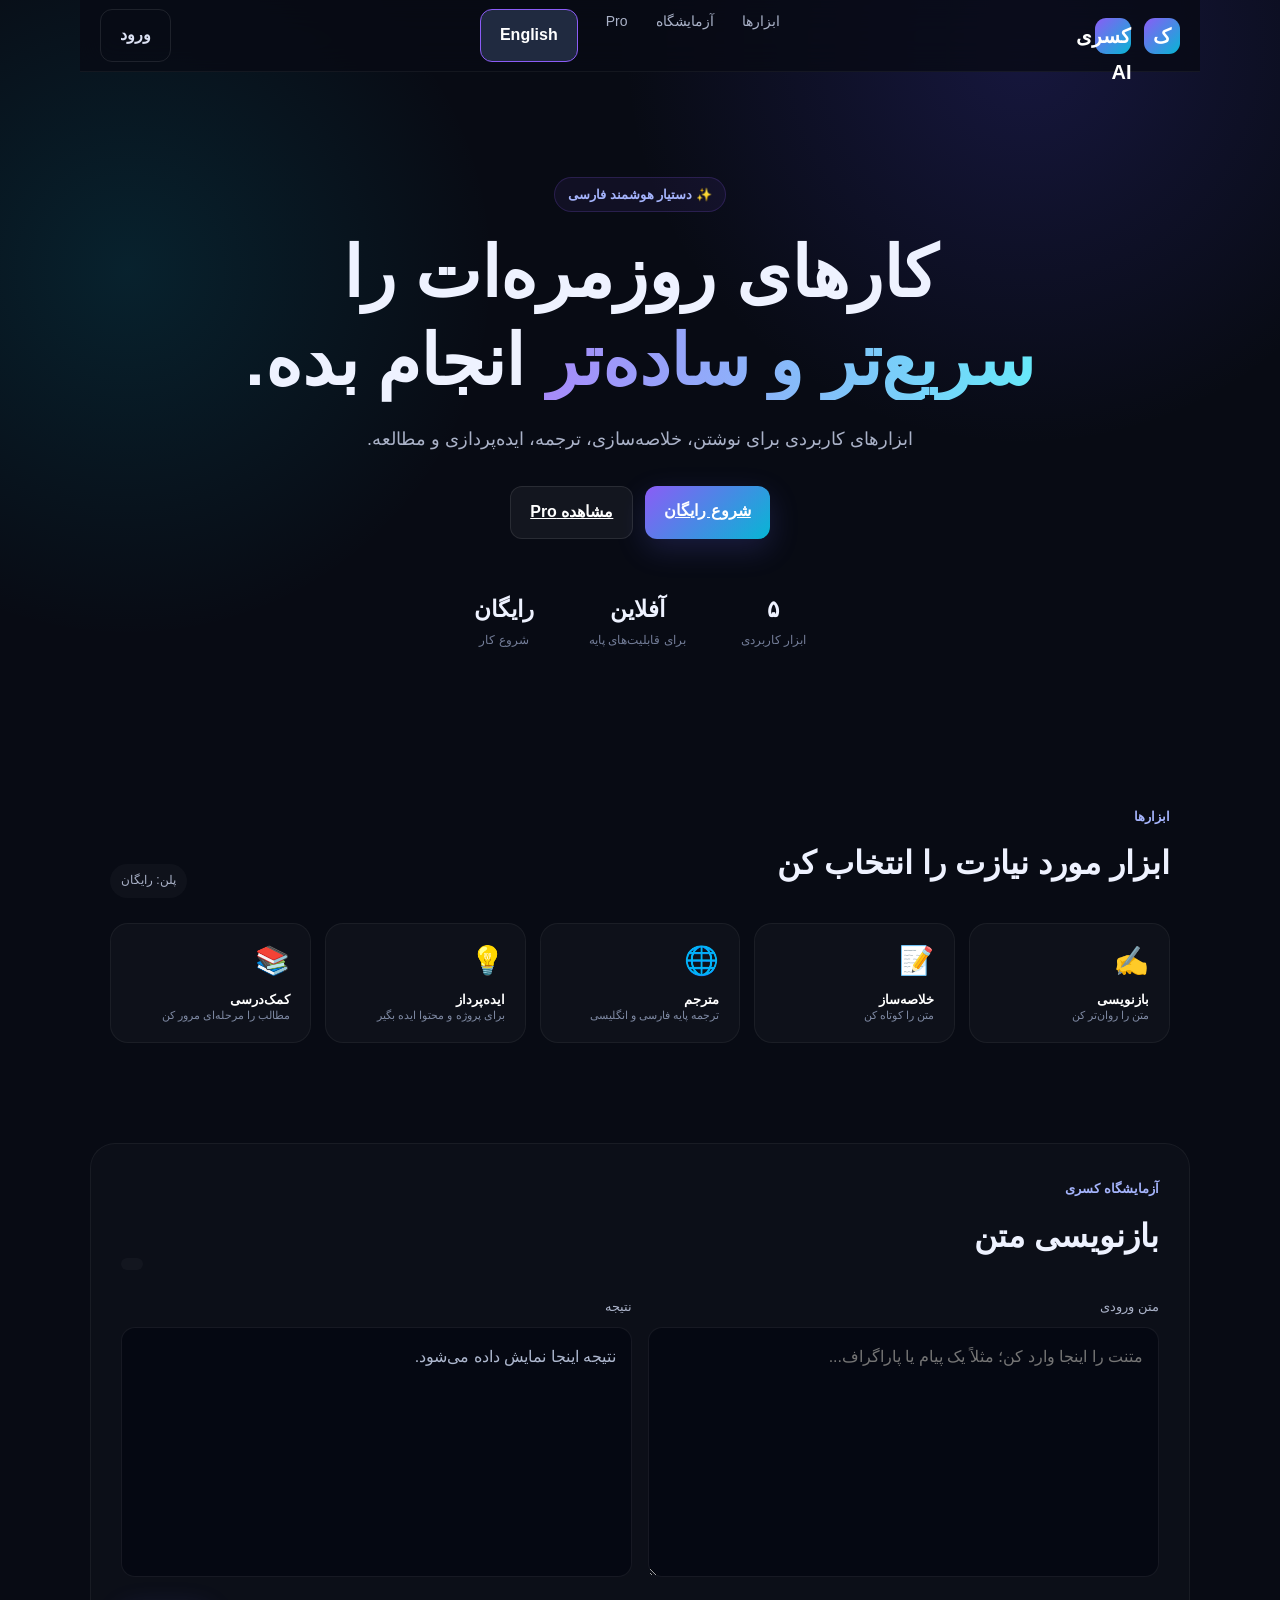
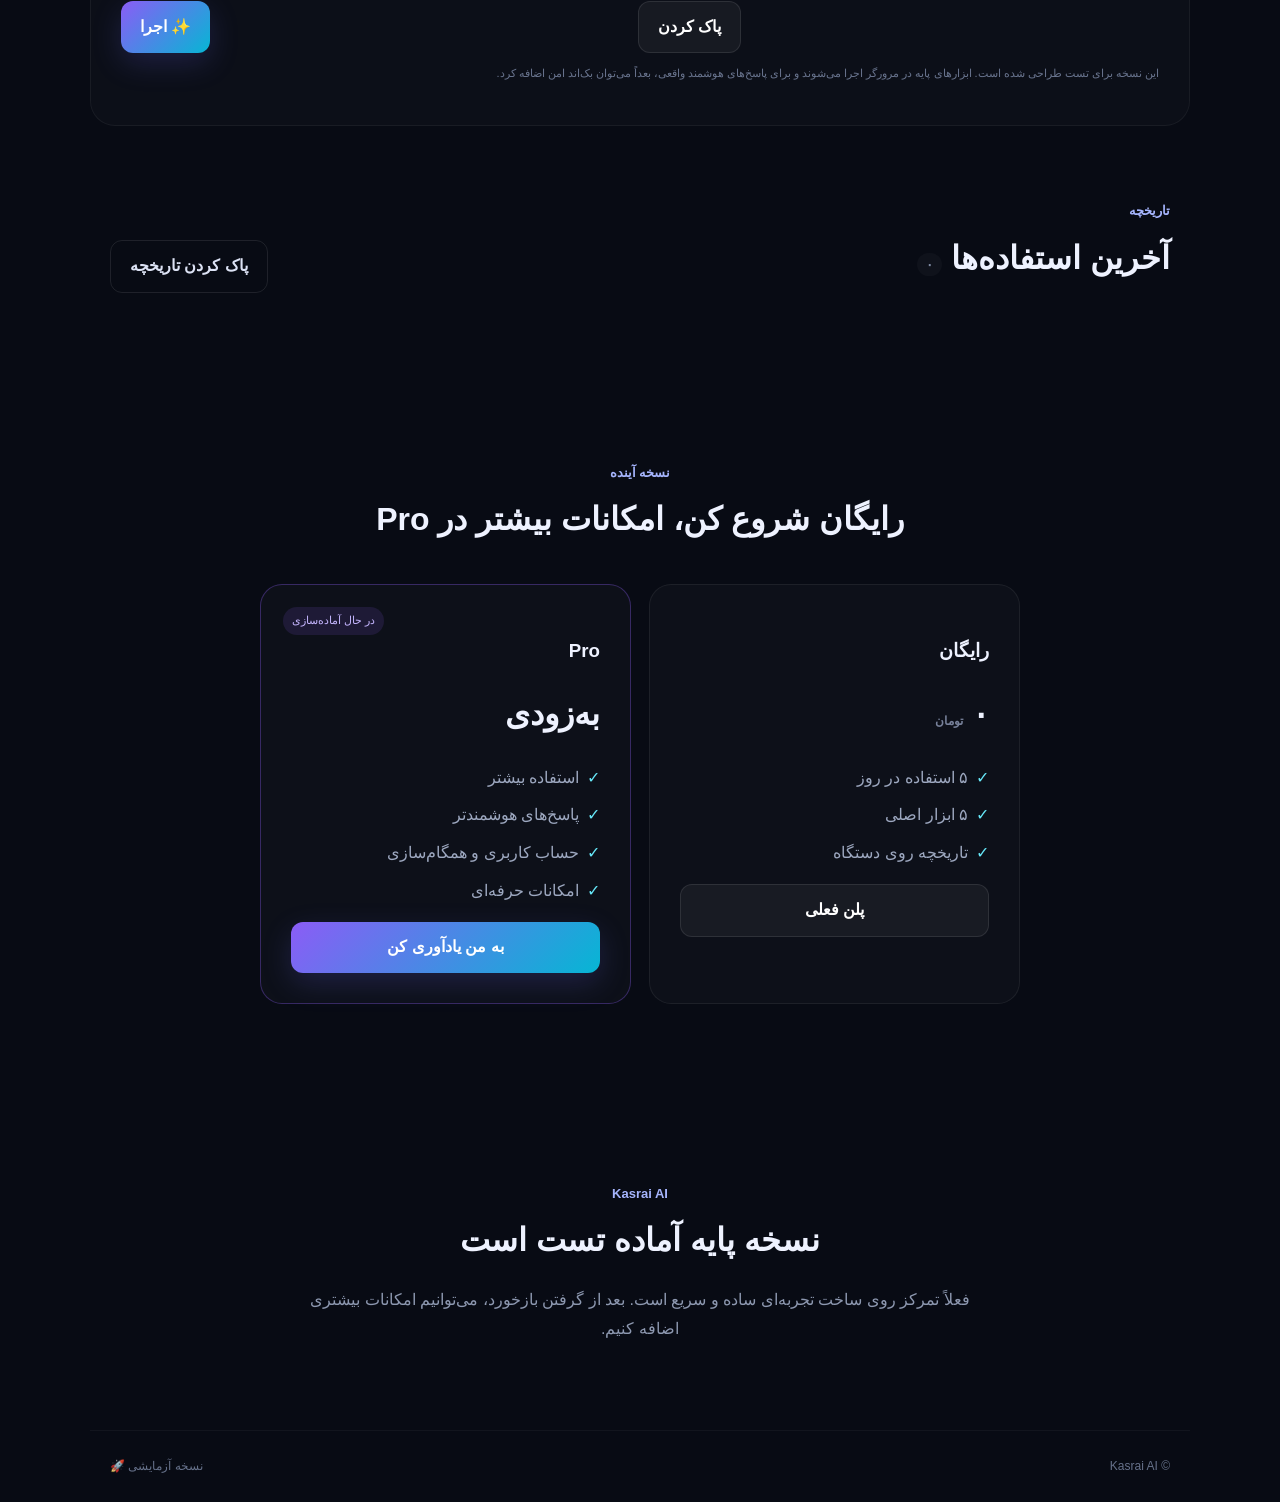
==== commit c5f0e387: "Update index.html" ====
--- a/index.html
+++ b/index.html
@@ -179,6 +179,6 @@
   <span data-i18n="footerText">نسخه آزمایشی 🚀</span>
 </footer>
 
-<script src="app.js"></script>
+<script src="app.js?v=3"></script>
 </body>
   </html>
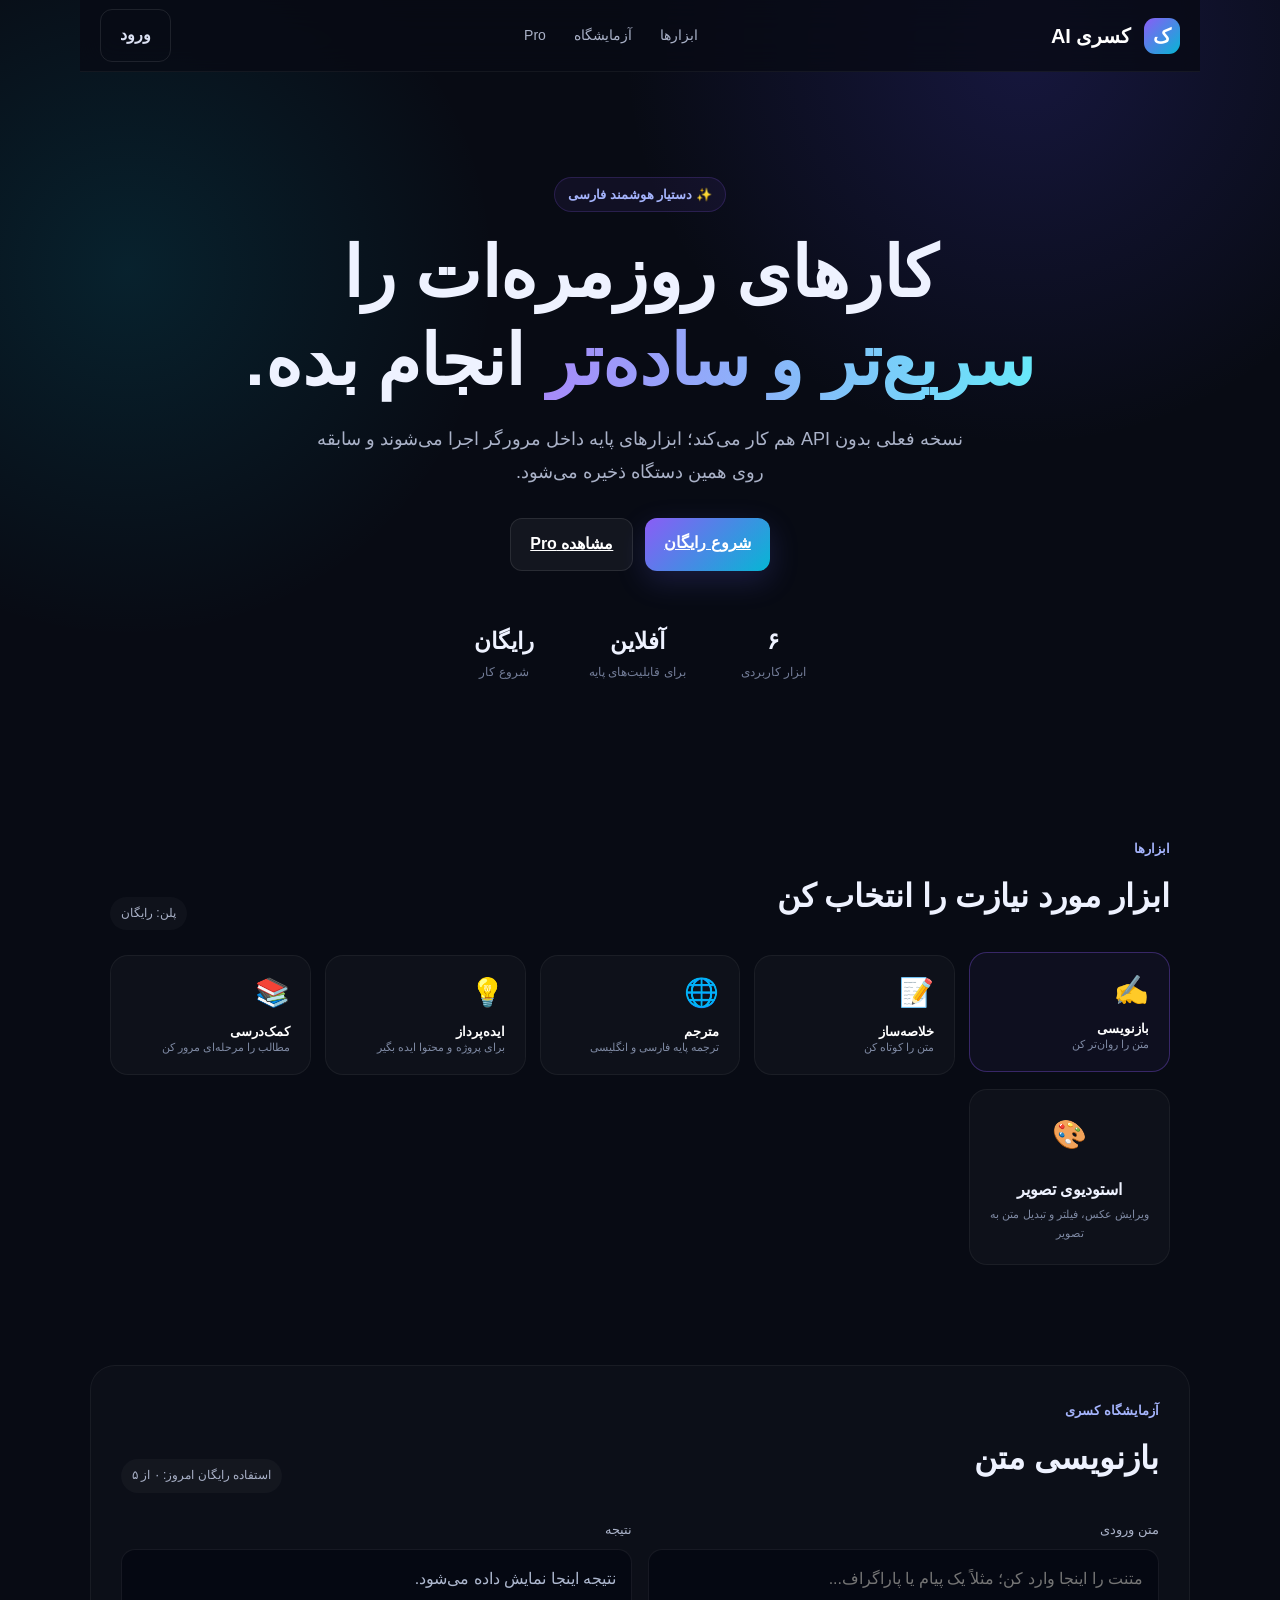
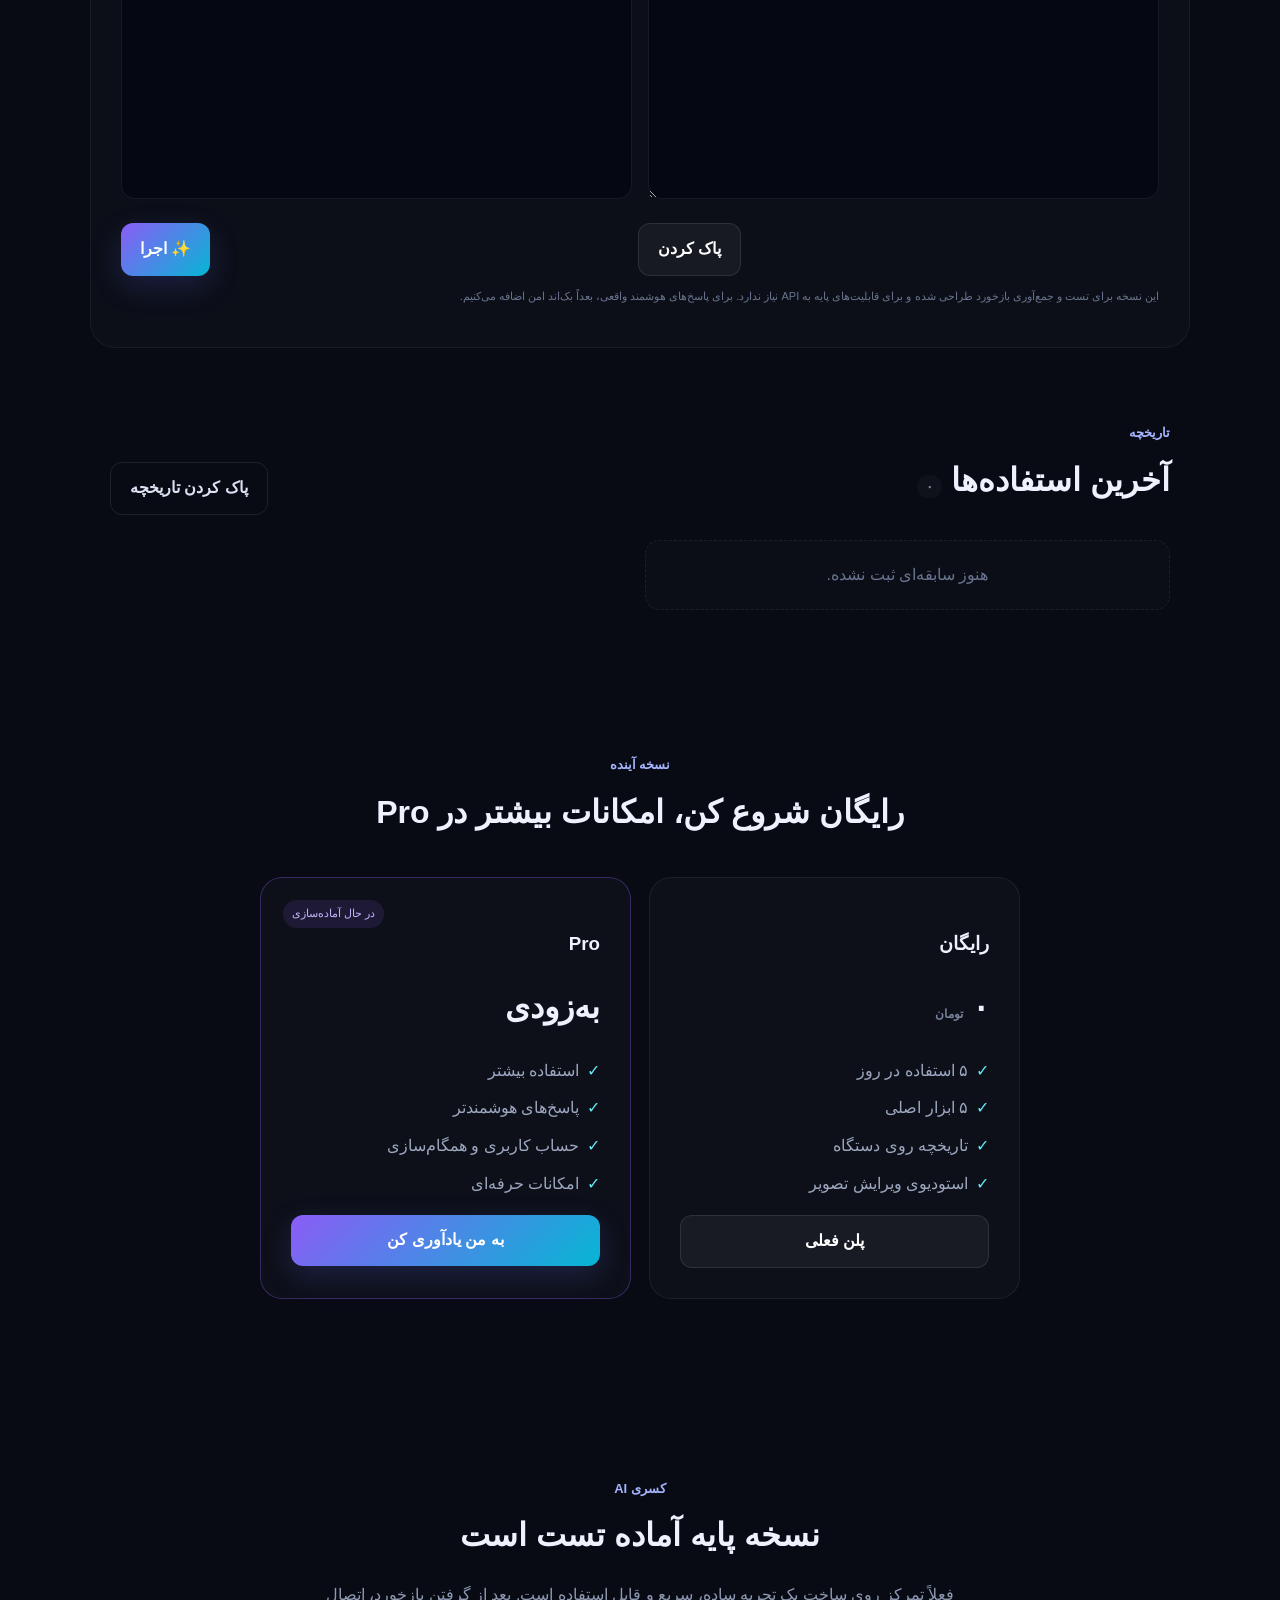
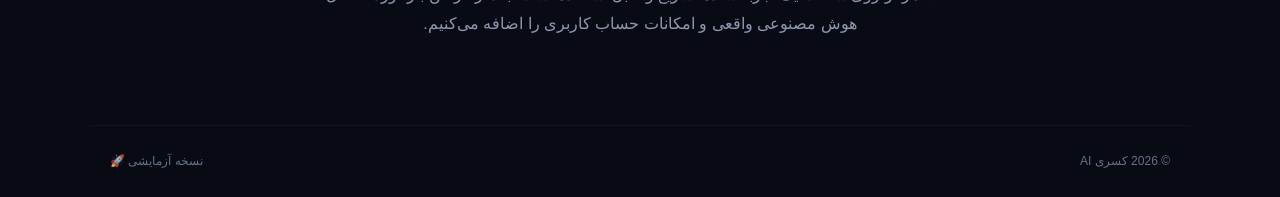
==== commit 0a347b03: "Update index.html" ====
--- a/index.html
+++ b/index.html
@@ -1,184 +1,162 @@
 <!doctype html>
-<html lang="fa" dir="rtl">
-<head>
-<meta charset="utf-8">
-<meta name="viewport" content="width=device-width,initial-scale=1">
-<meta name="theme-color" content="#080b14">
-<meta name="description" content="کسری AI؛ ابزارهای هوشمند فارسی و انگلیسی">
-<link rel="manifest" href="manifest.json">
-<link rel="stylesheet" href="style.css">
-<title>کسری AI | ابزارهای هوشمند</title>
-</head>
 
-<body>
-<div class="bg"></div>
+<html lang="fa" dir="rtl">  
+<head>  
+<meta charset="utf-8">  
+<meta name="viewport" content="width=device-width,initial-scale=1">  
+<meta name="theme-color" content="#080b14">  
+<meta name="description" content="کسری AI؛ ابزارهای هوشمند فارسی برای بازنویسی، خلاصه‌سازی، ترجمه، ایده‌پردازی، مطالعه و ویرایش تصویر.">  
+<link rel="manifest" href="manifest.json">  
+<link rel="stylesheet" href="style.css">  
+<title>کسری AI | ابزارهای هوشمند</title>  
+</head>  <body>  
+<div class="bg"></div>  <header class="nav">  
+  <a class="brand" href="#"><span>ک</span> کسری AI</a>  
+  <nav>  
+    <a href="#tools">ابزارها</a>  
+    <a href="#workspace">آزمایشگاه</a>  
+    <a href="#pricing">Pro</a>  
+  </nav>  
+  <button class="btn ghost" id="loginBtn">ورود</button>  
+</header>  <main>  <section class="hero">  
+  <div class="badge">✨ دستیار هوشمند فارسی</div>    <h1>  
+    کارهای روزمره‌ات را<br>  
+    <strong>سریع‌تر و ساده‌تر</strong> انجام بده.  
+  </h1>    <p>  
+    نسخه فعلی بدون API هم کار می‌کند؛ ابزارهای پایه داخل مرورگر اجرا می‌شوند و سابقه روی همین دستگاه ذخیره می‌شود.  
+  </p>    <div class="hero-actions">  
+    <a class="btn primary" href="#tools">شروع رایگان</a>  
+    <a class="btn secondary" href="#pricing">مشاهده Pro</a>  
+  </div>    <div class="stats">  
+    <div><b>۶</b><span>ابزار کاربردی</span></div>  
+    <div><b>آفلاین</b><span>برای قابلیت‌های پایه</span></div>  
+    <div><b>رایگان</b><span>شروع کار</span></div>  
+  </div>  
+</section>  <!-- ابزارهای اصلی -->  <section id="tools" class="section">    <div class="section-head">  
+    <div>  
+      <span class="eyebrow">ابزارها</span>  
+      <h2>ابزار مورد نیازت را انتخاب کن</h2>  
+    </div>  <span class="plan-pill" id="planPill">پلن: رایگان</span>
 
-<header class="nav">
-  <a class="brand" href="#"><span>ک</span> <span data-i18n="brand">کسری AI</span></a>
+  </div>    <div class="tool-grid">  <button class="tool-card" data-tool="rewrite">  
+  <span>✍️</span>  
+  <b>بازنویسی</b>  
+  <small>متن را روان‌تر کن</small>  
+</button>  
 
-  <nav>
-    <a href="#tools" data-i18n="navTools">ابزارها</a>
-    <a href="#workspace" data-i18n="navWorkspace">آزمایشگاه</a>
-    <a href="#pricing" data-i18n="navPricing">Pro</a>
-    <button id="languageBtn" class="btn ghost" type="button">English</button>
-  </nav>
+<button class="tool-card" data-tool="summary">  
+  <span>📝</span>  
+  <b>خلاصه‌ساز</b>  
+  <small>متن را کوتاه کن</small>  
+</button>  
 
-  <button class="btn ghost" id="loginBtn" data-i18n="login">ورود</button>
-</header>
+<button class="tool-card" data-tool="translate">  
+  <span>🌐</span>  
+  <b>مترجم</b>  
+  <small>ترجمه پایه فارسی و انگلیسی</small>  
+</button>  
 
-<main>
-<section class="hero">
-  <div class="badge" data-i18n="badge">✨ دستیار هوشمند فارسی</div>
+<button class="tool-card" data-tool="ideas">  
+  <span>💡</span>  
+  <b>ایده‌پرداز</b>  
+  <small>برای پروژه و محتوا ایده بگیر</small>  
+</button>  
 
-  <h1>
-    <span data-i18n="heroLine1">کارهای روزمره‌ات را</span><br>
-    <strong data-i18n="heroLine2">سریع‌تر و ساده‌تر</strong>
-    <span data-i18n="heroLine3">انجام بده.</span>
-  </h1>
+<button class="tool-card" data-tool="study">  
+  <span>📚</span>  
+  <b>کمک‌درسی</b>  
+  <small>مطالب را مرحله‌ای مرور کن</small>  
+</button>  
 
-  <p data-i18n="heroDescription">
-    ابزارهای کاربردی برای نوشتن، خلاصه‌سازی، ترجمه، ایده‌پردازی و مطالعه.
-  </p>
+<!-- منوی جدید استودیوی تصویر -->  
+<a  
+  class="tool-card"  
+  href="./studio.html"  
+  style="text-decoration:none;color:inherit;display:flex;flex-direction:column;align-items:center;justify-content:center;text-align:center"  
+  aria-label="ورود به استودیوی تصویر کسری AI"  
+>  
+  <span>🎨</span>  
+  <b>استودیوی تصویر</b>  
+  <small>ویرایش عکس، فیلتر و تبدیل متن به تصویر</small>  
+</a>
 
-  <div class="hero-actions">
-    <a class="btn primary" href="#tools" data-i18n="startFree">شروع رایگان</a>
-    <a class="btn secondary" href="#pricing" data-i18n="viewPro">مشاهده Pro</a>
-  </div>
+  </div>  
+</section>  <!-- آزمایشگاه قبلی -->  <section id="workspace" class="workspace section">    <div class="workspace-top">  
+    <div>  
+      <span class="eyebrow">آزمایشگاه کسری</span>  
+      <h2 id="toolTitle">بازنویسی متن</h2>  
+    </div>  <span class="counter" id="counter"></span>
 
-  <div class="stats">
-    <div><b data-i18n="statTools">۵</b><span data-i18n="statToolsLabel">ابزار کاربردی</span></div>
-    <div><b data-i18n="statOffline">آفلاین</b><span data-i18n="statOfflineLabel">برای قابلیت‌های پایه</span></div>
-    <div><b data-i18n="statFree">رایگان</b><span data-i18n="statFreeLabel">شروع کار</span></div>
-  </div>
-</section>
+  </div>    <div class="editor-grid">  <div>  
+  <label for="inputText">متن ورودی</label>  
+  <textarea id="inputText" placeholder="متنت را اینجا وارد کن..."></textarea>  
+</div>  
 
-<section id="tools" class="section">
-  <div class="section-head">
-    <div>
-      <span class="eyebrow" data-i18n="toolsEyebrow">ابزارها</span>
-      <h2 data-i18n="toolsHeading">ابزار مورد نیازت را انتخاب کن</h2>
-    </div>
-    <span class="plan-pill" id="planPill">پلن: رایگان</span>
-  </div>
+<div>  
+  <label>نتیجه</label>  
+  <div class="output" id="output">  
+    نتیجه اینجا نمایش داده می‌شود.  
+  </div>  
+</div>
 
-  <div class="tool-grid">
-    <button class="tool-card" data-tool="rewrite">
-      <span>✍️</span><b data-i18n="toolRewrite">بازنویسی</b>
-      <small data-i18n="toolRewriteDesc">متن را روان‌تر کن</small>
-    </button>
+  </div>    <div class="workspace-bottom">  
+    <button class="btn secondary" id="clearBtn">پاک کردن</button>  
+    <button class="btn primary" id="runBtn">✨ اجرا</button>  
+  </div>    <p class="api-note">  
+    این نسخه برای تست و جمع‌آوری بازخورد طراحی شده و برای قابلیت‌های پایه به API نیاز ندارد. برای پاسخ‌های هوشمند واقعی، بعداً بک‌اند امن اضافه می‌کنیم.  
+  </p>  </section>  <!-- تاریخچه -->  <section class="section history-section">    <div class="section-head">  
+    <div>  
+      <span class="eyebrow">تاریخچه</span>  
+      <h2>آخرین استفاده‌ها <small id="historyCount">۰</small></h2>  
+    </div>  <button class="btn ghost" id="clearHistory">  
+  پاک کردن تاریخچه  
+</button>
 
-    <button class="tool-card" data-tool="summary">
-      <span>📝</span><b data-i18n="toolSummary">خلاصه‌ساز</b>
-      <small data-i18n="toolSummaryDesc">متن را کوتاه کن</small>
-    </button>
+  </div>    <div id="history" class="history"></div>  </section>  <!-- پلن‌ها -->  <section id="pricing" class="section">    <div class="center">  
+    <span class="eyebrow">نسخه آینده</span>  
+    <h2>رایگان شروع کن، امکانات بیشتر در Pro</h2>  
+  </div>    <div class="pricing">  <div class="price-card">  
+  <h3>رایگان</h3>  
+  <div class="price">۰ <small>تومان</small></div>  
 
-    <button class="tool-card" data-tool="translate">
-      <span>🌐</span><b data-i18n="toolTranslate">مترجم</b>
-      <small data-i18n="toolTranslateDesc">ترجمه پایه فارسی و انگلیسی</small>
-    </button>
+  <ul>  
+    <li>۵ استفاده در روز</li>  
+    <li>۵ ابزار اصلی</li>  
+    <li>تاریخچه روی دستگاه</li>  
+    <li>استودیوی ویرایش تصویر</li>  
+  </ul>  
 
-    <button class="tool-card" data-tool="ideas">
-      <span>💡</span><b data-i18n="toolIdeas">ایده‌پرداز</b>
-      <small data-i18n="toolIdeasDesc">برای پروژه و محتوا ایده بگیر</small>
-    </button>
+  <button class="btn secondary full">پلن فعلی</button>  
+</div>  
 
-    <button class="tool-card" data-tool="study">
-      <span>📚</span><b data-i18n="toolStudy">کمک‌درسی</b>
-      <small data-i18n="toolStudyDesc">مطالب را مرحله‌ای مرور کن</small>
-    </button>
-  </div>
-</section>
+<div class="price-card featured">  
 
-<section id="workspace" class="workspace section">
-  <div class="workspace-top">
-    <div>
-      <span class="eyebrow" data-i18n="workspaceEyebrow">آزمایشگاه کسری</span>
-      <h2 id="toolTitle">بازنویسی متن</h2>
-    </div>
-    <span class="counter" id="counter"></span>
-  </div>
+  <div class="popular">در حال آماده‌سازی</div>  
 
-  <div class="editor-grid">
-    <div>
-      <label for="inputText" data-i18n="inputLabel">متن ورودی</label>
-      <textarea id="inputText" placeholder="متنت را اینجا وارد کن؛ مثلاً یک پیام یا پاراگراف..."></textarea>
-    </div>
+  <h3>Pro</h3>  
+  <div class="price">به‌زودی</div>  
 
-    <div>
-      <label data-i18n="resultLabel">نتیجه</label>
-      <div class="output" id="output" data-i18n="resultPlaceholder">نتیجه اینجا نمایش داده می‌شود.</div>
-    </div>
-  </div>
+  <ul>  
+    <li>استفاده بیشتر</li>  
+    <li>پاسخ‌های هوشمندتر</li>  
+    <li>حساب کاربری و همگام‌سازی</li>  
+    <li>امکانات حرفه‌ای</li>  
+  </ul>  
 
-  <div class="workspace-bottom">
-    <button class="btn secondary" id="clearBtn" data-i18n="clear">پاک کردن</button>
-    <button class="btn primary" id="runBtn" data-i18n="run">✨ اجرا</button>
-  </div>
+  <button class="btn primary full" id="upgradeBtn">  
+    به من یادآوری کن  
+  </button>  
 
-  <p class="api-note" data-i18n="apiNote">
-    این نسخه برای تست طراحی شده است. ابزارهای پایه در مرورگر اجرا می‌شوند و برای پاسخ‌های هوشمند واقعی، بعداً می‌توان بک‌اند امن اضافه کرد.
-  </p>
-</section>
+</div>
 
-<section class="section history-section">
-  <div class="section-head">
-    <div>
-      <span class="eyebrow" data-i18n="historyEyebrow">تاریخچه</span>
-      <h2><span data-i18n="historyHeading">آخرین استفاده‌ها</span> <small id="historyCount">۰</small></h2>
-    </div>
-    <button class="btn ghost" id="clearHistory" data-i18n="clearHistory">پاک کردن تاریخچه</button>
-  </div>
-
-  <div id="history" class="history"></div>
-</section>
-
-<section id="pricing" class="section">
-  <div class="center">
-    <span class="eyebrow" data-i18n="pricingEyebrow">نسخه آینده</span>
-    <h2 data-i18n="pricingHeading">رایگان شروع کن، امکانات بیشتر در Pro</h2>
-  </div>
-
-  <div class="pricing">
-    <div class="price-card">
-      <h3 data-i18n="freePlan">رایگان</h3>
-      <div class="price"><span data-i18n="freePrice">۰</span> <small data-i18n="currency">تومان</small></div>
-      <ul>
-        <li data-i18n="freeFeature1">۵ استفاده در روز</li>
-        <li data-i18n="freeFeature2">۵ ابزار اصلی</li>
-        <li data-i18n="freeFeature3">تاریخچه روی دستگاه</li>
-      </ul>
-      <button class="btn secondary full" data-i18n="currentPlan">پلن فعلی</button>
-    </div>
-
-    <div class="price-card featured">
-      <div class="popular" data-i18n="comingSoon">در حال آماده‌سازی</div>
-      <h3>Pro</h3>
-      <div class="price" data-i18n="soon">به‌زودی</div>
-      <ul>
-        <li data-i18n="proFeature1">استفاده بیشتر</li>
-        <li data-i18n="proFeature2">پاسخ‌های هوشمندتر</li>
-        <li data-i18n="proFeature3">حساب کاربری و همگام‌سازی</li>
-        <li data-i18n="proFeature4">امکانات حرفه‌ای</li>
-      </ul>
-      <button class="btn primary full" id="upgradeBtn" data-i18n="remindMe">به من یادآوری کن</button>
-    </div>
-  </div>
-</section>
-
-<section class="section about">
-  <span class="eyebrow">Kasrai AI</span>
-  <h2 data-i18n="aboutHeading">نسخه پایه آماده تست است</h2>
-  <p data-i18n="aboutDescription">
-    فعلاً تمرکز روی ساخت تجربه‌ای ساده و سریع است. بعد از گرفتن بازخورد، می‌توانیم امکانات بیشتری اضافه کنیم.
-  </p>
-</section>
-</main>
-
-<footer>
-  <span>© <span id="year"></span> Kasrai AI</span>
-  <span data-i18n="footerText">نسخه آزمایشی 🚀</span>
-</footer>
-
-<script src="app.js?v=3"></script>
-</body>
+  </div>  
+</section>  <!-- درباره سایت -->  <section class="section about">  
+  <span class="eyebrow">کسری AI</span>    <h2>نسخه پایه آماده تست است</h2>    <p>  
+    فعلاً تمرکز روی ساخت یک تجربه ساده، سریع و قابل استفاده است.  
+    بعد از گرفتن بازخورد، اتصال هوش مصنوعی واقعی و امکانات حساب کاربری را اضافه می‌کنیم.  
+  </p>  
+</section>  </main>  <footer>  
+  <span>© <span id="year"></span> کسری AI</span>  
+  <span>نسخه آزمایشی 🚀</span>  
+</footer>  <script src="app.js"></script>  </body>  
   </html>
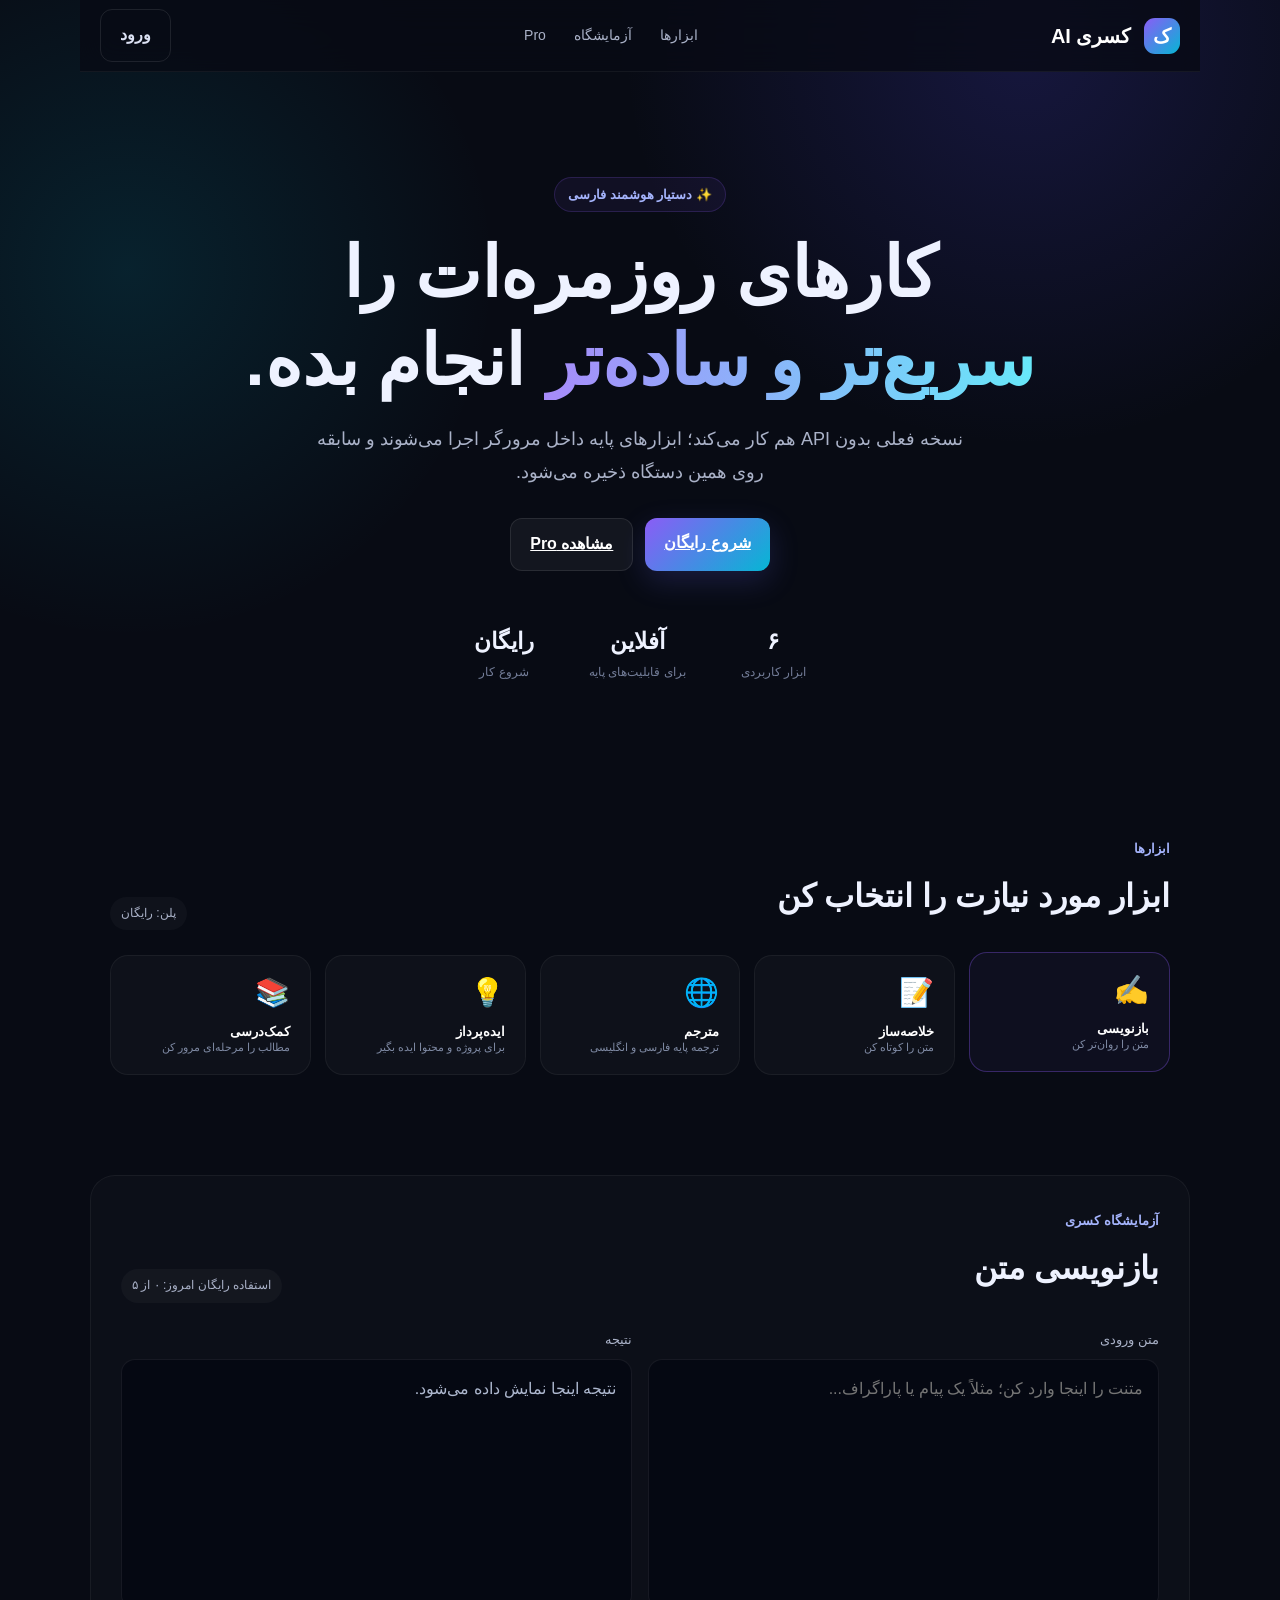
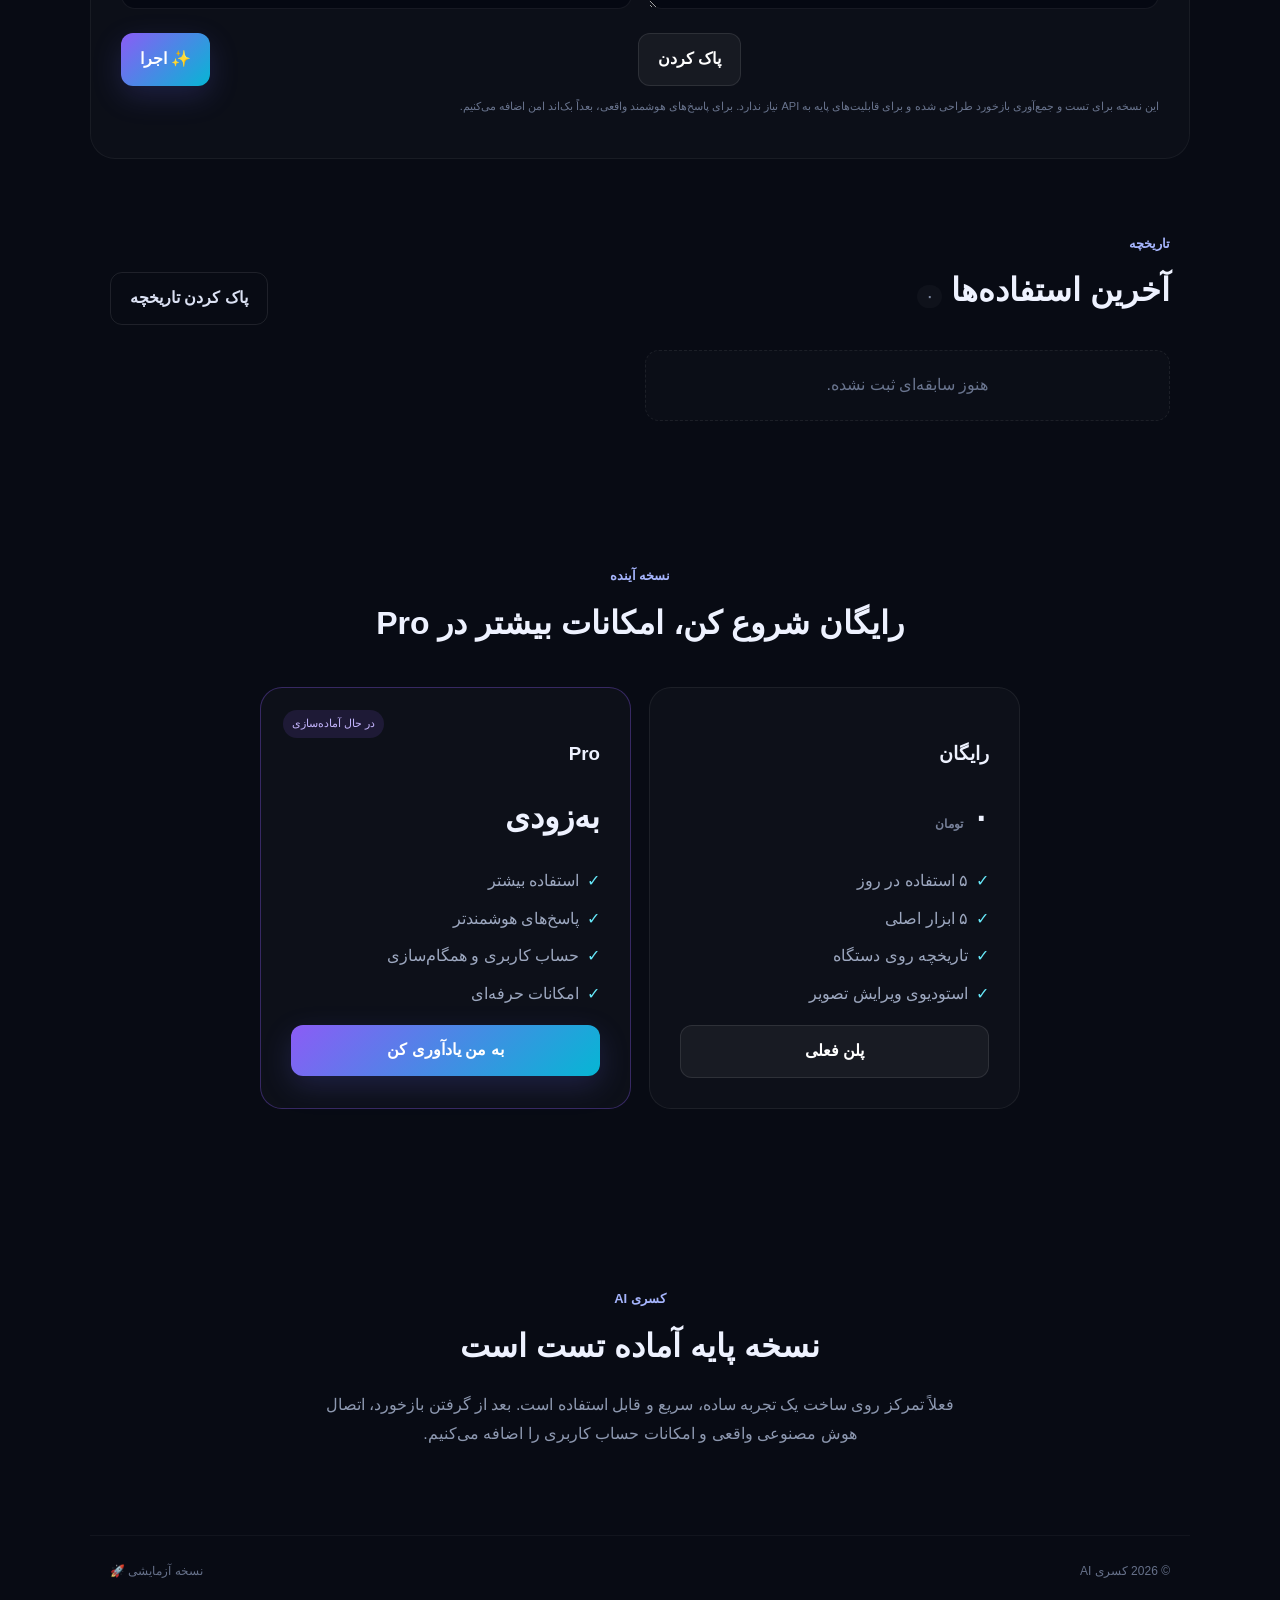
==== commit 9134ab7c: "Update index.html" ====
--- a/index.html
+++ b/index.html
@@ -68,17 +68,6 @@
   <small>مطالب را مرحله‌ای مرور کن</small>  
 </button>  
 
-<!-- منوی جدید استودیوی تصویر -->  
-<a  
-  class="tool-card"  
-  href="./studio.html"  
-  style="text-decoration:none;color:inherit;display:flex;flex-direction:column;align-items:center;justify-content:center;text-align:center"  
-  aria-label="ورود به استودیوی تصویر کسری AI"  
->  
-  <span>🎨</span>  
-  <b>استودیوی تصویر</b>  
-  <small>ویرایش عکس، فیلتر و تبدیل متن به تصویر</small>  
-</a>
 
   </div>  
 </section>  <!-- آزمایشگاه قبلی -->  <section id="workspace" class="workspace section">    <div class="workspace-top">  
--- a/style.css
+++ b/style.css
@@ -1,65 +1 @@
-*{box-sizing:border-box}html{scroll-behavior:smooth}body{margin:0;font-family:Tahoma,Arial,sans-serif;background:#080b14;color:#eef2ff;line-height:1.8}.bg{position:fixed;inset:0;z-index:-2;background:radial-gradient(circle at 80% 5%,#4f46e533,transparent 30%),radial-gradient(circle at 10% 30%,#06b6d422,transparent 28%),#080b14}.nav{height:72px;display:flex;align-items:center;justify-content:space-between;max-width:1120px;margin:auto;padding:0 20px;position:sticky;top:0;background:#080b14cc;backdrop-filter:blur(16px);z-index:5;border-bottom:1px solid #ffffff0d}.brand{font-weight:900;font-size:20px;color:white;text-decoration:none}.brand span{display:inline-grid;place-items:center;width:36px;height:36px;border-radius:11px;background:linear-gradient(135deg,#8b5cf6,#06b6d4);margin-left:7px}.nav nav{display:flex;gap:28px}.nav nav a{color:#aab2c8;text-decoration:none;font-size:14px}.btn{border:0;border-radius:12px;padding:11px 19px;font:inherit;font-weight:800;cursor:pointer;transition:.2s}.btn:hover{transform:translateY(-2px)}.primary{background:linear-gradient(135deg,#8b5cf6,#06b6d4);color:white;box-shadow:0 10px 30px #6366f133}.secondary{background:#ffffff0c;color:#fff;border:1px solid #ffffff18}.ghost{background:transparent;color:#dce2f4;border:1px solid #ffffff18}.hero{max-width:900px;margin:0 auto;text-align:center;padding:105px 20px 80px}.badge,.eyebrow{color:#a5b4fc;font-size:13px;font-weight:800}.badge{display:inline-block;border:1px solid #8b5cf633;background:#8b5cf612;padding:5px 13px;border-radius:99px}.hero h1{font-size:clamp(38px,7vw,70px);line-height:1.25;margin:18px 0}.hero h1 strong{background:linear-gradient(90deg,#a78bfa,#67e8f9);-webkit-background-clip:text;color:transparent}.hero p{max-width:650px;margin:0 auto;color:#aab2c8;font-size:18px}.hero-actions{display:flex;justify-content:center;gap:12px;margin:30px 0}.stats{display:flex;justify-content:center;gap:55px;margin-top:50px}.stats div{display:flex;flex-direction:column}.stats b{font-size:23px}.stats span{color:#737d98;font-size:12px}.section{max-width:1100px;margin:auto;padding:70px 20px}.section-head,.workspace-top{display:flex;align-items:end;justify-content:space-between;margin-bottom:25px}.section h2{font-size:32px;margin:5px 0}.tool-grid{display:grid;grid-template-columns:repeat(5,1fr);gap:14px}.tool-card{text-align:right;background:#ffffff07;border:1px solid #ffffff0d;border-radius:18px;padding:20px;color:#fff;cursor:pointer;transition:.2s}.tool-card:hover,.tool-card.active{border-color:#8b5cf655;background:#8b5cf60d;transform:translateY(-3px)}.tool-card span{font-size:28px;display:block;margin-bottom:15px}.tool-card b{display:block}.tool-card small{color:#7f8aa4;font-size:11px}.plan-pill,.counter{font-size:12px;color:#aab2c8;background:#ffffff08;padding:6px 11px;border-radius:99px}.workspace{background:#ffffff05;border:1px solid #ffffff0d;border-radius:25px;margin-top:30px;padding:30px}.editor-grid{display:grid;grid-template-columns:1fr 1fr;gap:16px}label{display:block;color:#aab2c8;font-size:13px;margin-bottom:8px}textarea,.output,input,select{width:100%;border:1px solid #ffffff12;background:#050812;color:#eef2ff;border-radius:14px;padding:15px;font:inherit;outline:none}textarea{height:250px;resize:vertical}.output{height:250px;overflow:auto;color:#aeb8cf}.workspace-bottom{display:flex;gap:10px;margin-top:14px}.workspace-bottom select{max-width:170px}.workspace-bottom .btn{margin-right:auto}.api-note{font-size:11px;color:#69748e}.api-note code{color:#a78bfa}.center{text-align:center}.pricing{display:grid;grid-template-columns:repeat(2,1fr);gap:18px;max-width:760px;margin:35px auto}.price-card{position:relative;background:#ffffff06;border:1px solid #ffffff10;border-radius:22px;padding:30px}.price-card.featured{border-color:#8b5cf655}.popular{position:absolute;left:22px;top:22px;background:#8b5cf622;color:#c4b5fd;padding:4px 9px;border-radius:99px;font-size:11px}.price{font-size:32px;font-weight:900;margin:10px 0 20px}.price small{font-size:12px;color:#77819a}.price-card ul{padding:0;list-style:none;color:#9da8c0}.price-card li{margin:9px 0}.price-card li:before{content:"✓";color:#67e8f9;margin-left:8px}.full{width:100%}.about{text-align:center;max-width:700px}.about p{color:#8d98b0}footer{border-top:1px solid #ffffff0b;max-width:1100px;margin:auto;padding:25px 20px;display:flex;justify-content:space-between;color:#66718a;font-size:12px}.modal{position:fixed;inset:0;background:#0009;display:grid;place-items:center;z-index:10;padding:20px}.hidden{display:none}.modal-box{width:min(420px,100%);background:#111625;border:1px solid #ffffff15;border-radius:20px;padding:28px;position:relative}.modal-box input{margin:7px 0}.close{position:absolute;left:15px;top:10px;background:none;border:0;color:white;font-size:28px;cursor:pointer}.modal-box p{font-size:12px;color:#9ca7bd}@media(max-width:800px){.tool-grid{grid-template-columns:repeat(2,1fr)}.editor-grid,.pricing{grid-template-columns:1fr}.nav nav{display:none}.stats{gap:20px}.hero{padding-top:70px}}@media(max-width:450px){.tool-grid{grid-template-columns:1fr}.hero-actions{flex-direction:column}.stats{flex-wrap:wrap}.section h2{font-size:25px}}.history-section h2 small{font-size:13px;color:#7f8aa4;background:#ffffff08;border-radius:99px;padding:4px 9px}.history{display:grid;grid-template-columns:repeat(2,1fr);gap:10px}.history-item{border:1px solid #ffffff10;background:#ffffff06;color:#fff;border-radius:14px;padding:14px;text-align:right;cursor:pointer}.history-item:hover{border-color:#8b5cf655}.history-item b,.history-item small{display:block}.history-item small{color:#7f8aa4;margin-top:4px}.empty{color:#69748e;background:#ffffff04;border:1px dashed #ffffff12;border-radius:14px;padding:20px;text-align:center}@media(max-width:650px){.history{grid-template-columns:1fr}.workspace-bottom{flex-wrap:wrap}.workspace-bottom .btn{margin:0}.section-head{align-items:flex-start;gap:10px}} /* نمایش منوی بالای سایت در موبایل */
-@media(max-width:800px){
-  .nav{
-    gap:8px;
-    padding:0 10px;
-  }
-
-  .nav nav{
-    display:flex;
-    gap:8px;
-    align-items:center;
-  }
-
-  .nav nav a{
-    display:none;
-  }
-
-  #languageBtn{
-    display:inline-block;
-    padding:7px 10px;
-    font-size:12px;
-    white-space:nowrap;
-  }
-
-  #loginBtn{
-    padding:7px 10px;
-    font-size:12px;
-    white-space:nowrap;
-  }
-
-  .brand{
-    font-size:16px;
-    white-space:nowrap;
-  }
-}
-/* Fix: show language button on all screen sizes */
-#languageBtn {
-  display: inline-block !important;
-  visibility: visible !important;
-  opacity: 1 !important;
-  position: relative;
-  z-index: 100;
-  color: #ffffff !important;
-  background: #202a40 !important;
-  border: 1px solid #8b5cf6 !important;
-  min-width: 75px;
-  white-space: nowrap;
-}
-
-@media (max-width: 800px) {
-  .nav nav {
-    display: flex !important;
-    align-items: center;
-    gap: 8px;
-  }
-
-  .nav nav a {
-    display: none;
-  }
-
-  .nav {
-    gap: 8px;
-    padding: 0 10px;
-  }
-  }
+*{box-sizing:border-box}html{scroll-behavior:smooth}body{margin:0;font-family:Tahoma,Arial,sans-serif;background:#080b14;color:#eef2ff;line-height:1.8}.bg{position:fixed;inset:0;z-index:-2;background:radial-gradient(circle at 80% 5%,#4f46e533,transparent 30%),radial-gradient(circle at 10% 30%,#06b6d422,transparent 28%),#080b14}.nav{height:72px;display:flex;align-items:center;justify-content:space-between;max-width:1120px;margin:auto;padding:0 20px;position:sticky;top:0;background:#080b14cc;backdrop-filter:blur(16px);z-index:5;border-bottom:1px solid #ffffff0d}.brand{font-weight:900;font-size:20px;color:white;text-decoration:none}.brand span{display:inline-grid;place-items:center;width:36px;height:36px;border-radius:11px;background:linear-gradient(135deg,#8b5cf6,#06b6d4);margin-left:7px}.nav nav{display:flex;gap:28px}.nav nav a{color:#aab2c8;text-decoration:none;font-size:14px}.btn{border:0;border-radius:12px;padding:11px 19px;font:inherit;font-weight:800;cursor:pointer;transition:.2s}.btn:hover{transform:translateY(-2px)}.primary{background:linear-gradient(135deg,#8b5cf6,#06b6d4);color:white;box-shadow:0 10px 30px #6366f133}.secondary{background:#ffffff0c;color:#fff;border:1px solid #ffffff18}.ghost{background:transparent;color:#dce2f4;border:1px solid #ffffff18}.hero{max-width:900px;margin:0 auto;text-align:center;padding:105px 20px 80px}.badge,.eyebrow{color:#a5b4fc;font-size:13px;font-weight:800}.badge{display:inline-block;border:1px solid #8b5cf633;background:#8b5cf612;padding:5px 13px;border-radius:99px}.hero h1{font-size:clamp(38px,7vw,70px);line-height:1.25;margin:18px 0}.hero h1 strong{background:linear-gradient(90deg,#a78bfa,#67e8f9);-webkit-background-clip:text;color:transparent}.hero p{max-width:650px;margin:0 auto;color:#aab2c8;font-size:18px}.hero-actions{display:flex;justify-content:center;gap:12px;margin:30px 0}.stats{display:flex;justify-content:center;gap:55px;margin-top:50px}.stats div{display:flex;flex-direction:column}.stats b{font-size:23px}.stats span{color:#737d98;font-size:12px}.section{max-width:1100px;margin:auto;padding:70px 20px}.section-head,.workspace-top{display:flex;align-items:end;justify-content:space-between;margin-bottom:25px}.section h2{font-size:32px;margin:5px 0}.tool-grid{display:grid;grid-template-columns:repeat(5,1fr);gap:14px}.tool-card{text-align:right;background:#ffffff07;border:1px solid #ffffff0d;border-radius:18px;padding:20px;color:#fff;cursor:pointer;transition:.2s}.tool-card:hover,.tool-card.active{border-color:#8b5cf655;background:#8b5cf60d;transform:translateY(-3px)}.tool-card span{font-size:28px;display:block;margin-bottom:15px}.tool-card b{display:block}.tool-card small{color:#7f8aa4;font-size:11px}.plan-pill,.counter{font-size:12px;color:#aab2c8;background:#ffffff08;padding:6px 11px;border-radius:99px}.workspace{background:#ffffff05;border:1px solid #ffffff0d;border-radius:25px;margin-top:30px;padding:30px}.editor-grid{display:grid;grid-template-columns:1fr 1fr;gap:16px}label{display:block;color:#aab2c8;font-size:13px;margin-bottom:8px}textarea,.output,input,select{width:100%;border:1px solid #ffffff12;background:#050812;color:#eef2ff;border-radius:14px;padding:15px;font:inherit;outline:none}textarea{height:250px;resize:vertical}.output{height:250px;overflow:auto;color:#aeb8cf}.workspace-bottom{display:flex;gap:10px;margin-top:14px}.workspace-bottom select{max-width:170px}.workspace-bottom .btn{margin-right:auto}.api-note{font-size:11px;color:#69748e}.api-note code{color:#a78bfa}.center{text-align:center}.pricing{display:grid;grid-template-columns:repeat(2,1fr);gap:18px;max-width:760px;margin:35px auto}.price-card{position:relative;background:#ffffff06;border:1px solid #ffffff10;border-radius:22px;padding:30px}.price-card.featured{border-color:#8b5cf655}.popular{position:absolute;left:22px;top:22px;background:#8b5cf622;color:#c4b5fd;padding:4px 9px;border-radius:99px;font-size:11px}.price{font-size:32px;font-weight:900;margin:10px 0 20px}.price small{font-size:12px;color:#77819a}.price-card ul{padding:0;list-style:none;color:#9da8c0}.price-card li{margin:9px 0}.price-card li:before{content:"✓";color:#67e8f9;margin-left:8px}.full{width:100%}.about{text-align:center;max-width:700px}.about p{color:#8d98b0}footer{border-top:1px solid #ffffff0b;max-width:1100px;margin:auto;padding:25px 20px;display:flex;justify-content:space-between;color:#66718a;font-size:12px}.modal{position:fixed;inset:0;background:#0009;display:grid;place-items:center;z-index:10;padding:20px}.hidden{display:none}.modal-box{width:min(420px,100%);background:#111625;border:1px solid #ffffff15;border-radius:20px;padding:28px;position:relative}.modal-box input{margin:7px 0}.close{position:absolute;left:15px;top:10px;background:none;border:0;color:white;font-size:28px;cursor:pointer}.modal-box p{font-size:12px;color:#9ca7bd}@media(max-width:800px){.tool-grid{grid-template-columns:repeat(2,1fr)}.editor-grid,.pricing{grid-template-columns:1fr}.nav nav{display:none}.stats{gap:20px}.hero{padding-top:70px}}@media(max-width:450px){.tool-grid{grid-template-columns:1fr}.hero-actions{flex-direction:column}.stats{flex-wrap:wrap}.section h2{font-size:25px}}.history-section h2 small{font-size:13px;color:#7f8aa4;background:#ffffff08;border-radius:99px;padding:4px 9px}.history{display:grid;grid-template-columns:repeat(2,1fr);gap:10px}.history-item{border:1px solid #ffffff10;background:#ffffff06;color:#fff;border-radius:14px;padding:14px;text-align:right;cursor:pointer}.history-item:hover{border-color:#8b5cf655}.history-item b,.history-item small{display:block}.history-item small{color:#7f8aa4;margin-top:4px}.empty{color:#69748e;background:#ffffff04;border:1px dashed #ffffff12;border-radius:14px;padding:20px;text-align:center}@media(max-width:650px){.history{grid-template-columns:1fr}.workspace-bottom{flex-wrap:wrap}.workspace-bottom .btn{margin:0}.section-head{align-items:flex-start;gap:10px}}
